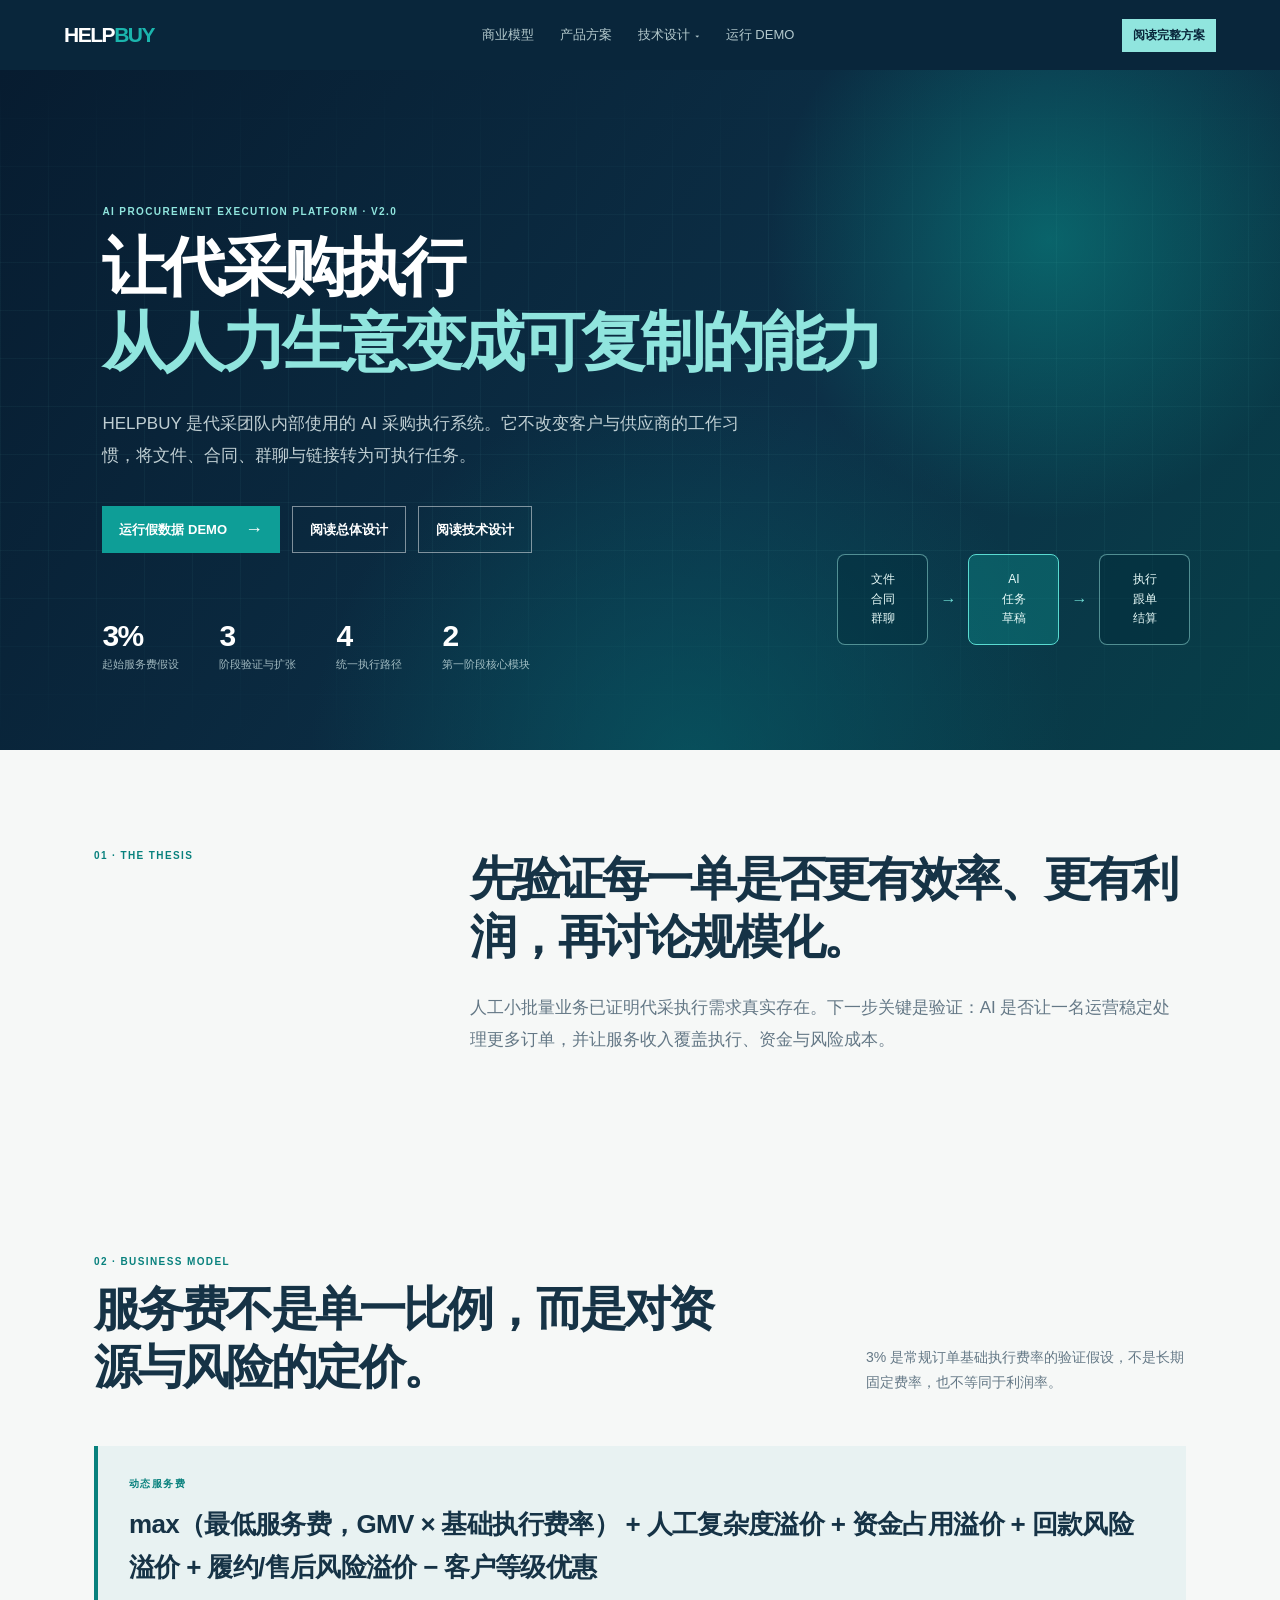
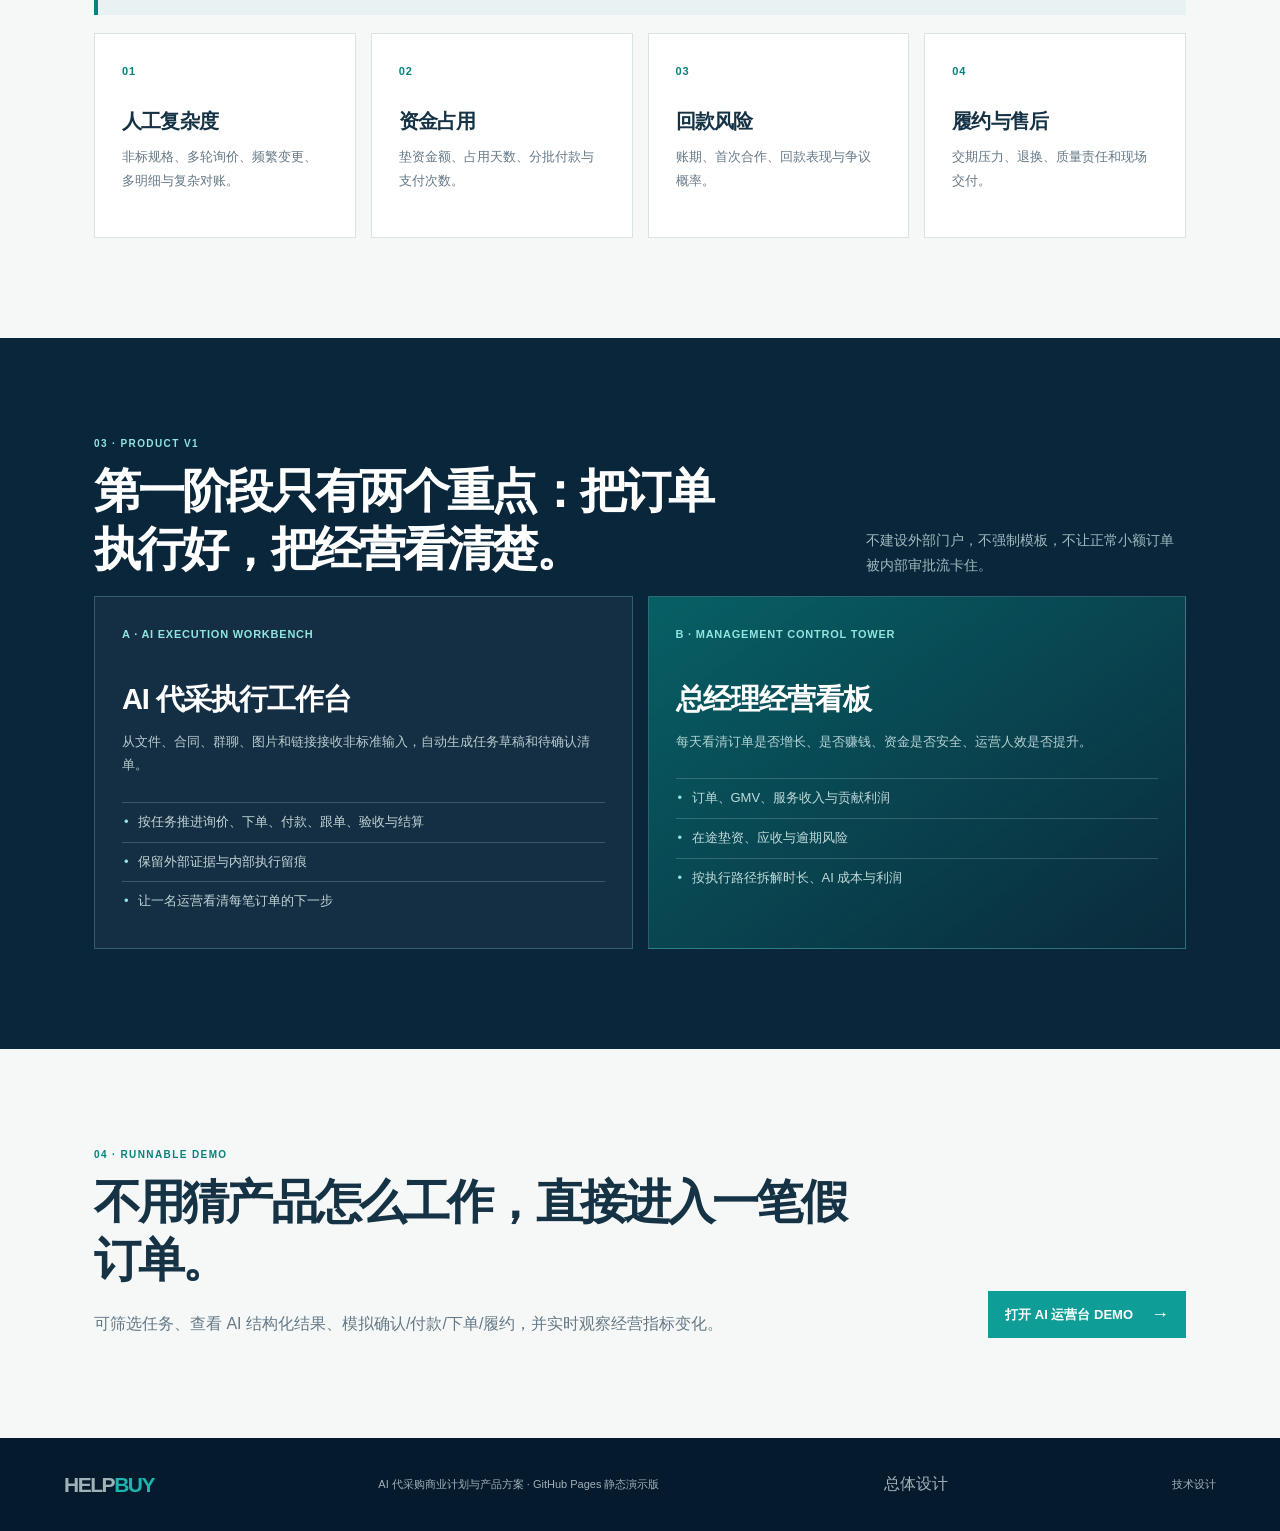
==== docs/index.html @ d2dfcb0e "fix: 技术设计下拉 hover 保留 + 文档次序重排（总体设计置顶，移除 V1 冗余） - 下拉菜单改用 opacity/visibility 过渡 + 0.22s 隐藏延迟 + ::befor" ====
<!doctype html>
<html lang="zh-CN">
  <head>
    <meta charset="utf-8">
    <meta name="viewport" content="width=device-width, initial-scale=1">
    <meta name="description" content="HELPBUY AI 代采购执行平台的公开介绍与可运行演示。">
    <title>HELPBUY｜AI 代采购执行平台</title>
    <link rel="stylesheet" href="assets/site.css">
  </head>
  <body>
    <header class="site-nav">
      <a class="brand" href="./">HELP<span>BUY</span></a>
      <nav><a href="#model">商业模型</a><a href="#product">产品方案</a>
        <div class="has-dropdown">
          <a class="dropdown-toggle" href="design/">技术设计</a>
          <div class="dropdown-menu">
            <a href="document/">总体设计</a>
            <a href="design/?doc=aggregate">采购需求聚合子系统设计</a>
            <a href="design/?doc=execution">下单执行子系统设计</a>
            <a href="design/?doc=ai">AI 方案设计</a>
          </div>
        </div>
        <a href="demo/">运行 DEMO</a></nav>
      <a class="nav-cta" href="document/">阅读完整方案</a>
    </header>

    <main>
      <section class="hero">
        <div class="grid-glow"></div>
        <div class="hero-content">
          <p class="eyebrow light">AI PROCUREMENT EXECUTION PLATFORM · V2.0</p>
          <h1>让代采购执行<br><em>从人力生意变成可复制的能力</em></h1>
          <p class="lead">HELPBUY 是代采团队内部使用的 AI 采购执行系统。它不改变客户与供应商的工作习惯，将文件、合同、群聊与链接转为可执行任务。</p>
          <div class="hero-actions"><a class="button primary" href="demo/">运行假数据 DEMO <span>→</span></a><a class="button ghost" href="document/">阅读总体设计</a><a class="button ghost" href="design/">阅读技术设计</a></div>
          <div class="headline-stats"><div><strong>3%</strong><span>起始服务费假设</span></div><div><strong>3</strong><span>阶段验证与扩张</span></div><div><strong>4</strong><span>统一执行路径</span></div><div><strong>2</strong><span>第一阶段核心模块</span></div></div>
        </div>
        <div class="flow-diagram" aria-hidden="true"><div>文件<br>合同<br>群聊</div><i>→</i><div class="accent">AI<br>任务<br>草稿</div><i>→</i><div>执行<br>跟单<br>结算</div></div>
      </section>

      <section class="section thesis"><p class="eyebrow">01 · THE THESIS</p><div><h2>先验证每一单是否更有效率、更有利润，再讨论规模化。</h2><p>人工小批量业务已证明代采执行需求真实存在。下一步关键是验证：AI 是否让一名运营稳定处理更多订单，并让服务收入覆盖执行、资金与风险成本。</p></div></section>

      <section class="section" id="model">
        <div class="section-head"><div><p class="eyebrow">02 · BUSINESS MODEL</p><h2>服务费不是单一比例，而是对资源与风险的定价。</h2></div><p>3% 是常规订单基础执行费率的验证假设，不是长期固定费率，也不等同于利润率。</p></div>
        <div class="formula"><small>动态服务费</small><strong>max（最低服务费，GMV × 基础执行费率） + 人工复杂度溢价 + 资金占用溢价 + 回款风险溢价 + 履约/售后风险溢价 − 客户等级优惠</strong></div>
        <div class="cards four"><article><span>01</span><h3>人工复杂度</h3><p>非标规格、多轮询价、频繁变更、多明细与复杂对账。</p></article><article><span>02</span><h3>资金占用</h3><p>垫资金额、占用天数、分批付款与支付次数。</p></article><article><span>03</span><h3>回款风险</h3><p>账期、首次合作、回款表现与争议概率。</p></article><article><span>04</span><h3>履约与售后</h3><p>交期压力、退换、质量责任和现场交付。</p></article></div>
      </section>

      <section class="dark-section" id="product"><div class="section"><div class="section-head"><div><p class="eyebrow light">03 · PRODUCT V1</p><h2>第一阶段只有两个重点：把订单执行好，把经营看清楚。</h2></div><p>不建设外部门户，不强制模板，不让正常小额订单被内部审批流卡住。</p></div><div class="cards two module-cards"><article><span>A · AI EXECUTION WORKBENCH</span><h3>AI 代采执行工作台</h3><p>从文件、合同、群聊、图片和链接接收非标准输入，自动生成任务草稿和待确认清单。</p><ul><li>按任务推进询价、下单、付款、跟单、验收与结算</li><li>保留外部证据与内部执行留痕</li><li>让一名运营看清每笔订单的下一步</li></ul></article><article><span>B · MANAGEMENT CONTROL TOWER</span><h3>总经理经营看板</h3><p>每天看清订单是否增长、是否赚钱、资金是否安全、运营人效是否提升。</p><ul><li>订单、GMV、服务收入与贡献利润</li><li>在途垫资、应收与逾期风险</li><li>按执行路径拆解时长、AI 成本与利润</li></ul></article></div></div></section>

      <section class="section demo-promo"><div><p class="eyebrow">04 · RUNNABLE DEMO</p><h2>不用猜产品怎么工作，直接进入一笔假订单。</h2><p>可筛选任务、查看 AI 结构化结果、模拟确认/付款/下单/履约，并实时观察经营指标变化。</p></div><a class="button primary" href="demo/">打开 AI 运营台 DEMO <span>→</span></a></section>
    </main>
    <footer><a class="brand" href="./">HELP<span>BUY</span></a><p>AI 代采购商业计划与产品方案 · GitHub Pages 静态演示版</p><a href="document/">总体设计</a><a href="design/">技术设计</a></footer>
  </body>
</html>
---- docs/assets/site.css ----
:root { --navy:#09263b; --ink:#163346; --teal:#08817d; --aqua:#90e5de; --pale:#e8f2f2; --warm:#f6f8f7; --line:#d8e3e4; --muted:#647886; }
* { box-sizing:border-box; }
html { scroll-behavior:smooth; }
body { margin:0; color:var(--ink); font-family:"PingFang SC","Microsoft YaHei","Noto Sans SC",Arial,sans-serif; background:var(--warm); }
a { color:inherit; text-decoration:none; }
.brand { font-size:21px; font-weight:850; letter-spacing:-.07em; }.brand span { color:#1bb5ad; }
.site-nav { display:flex; align-items:center; justify-content:space-between; gap:28px; min-height:70px; padding:0 clamp(24px,5vw,74px); color:#fff; background:var(--navy); }
.site-nav nav { display:flex; gap:26px; color:rgb(228 247 246 / .78); font-size:13px; }.site-nav nav a:hover { color:#fff; }.nav-cta { padding:8px 11px; color:var(--navy); font-size:12px; font-weight:750; background:var(--aqua); }
.hero { position:relative; min-height:680px; overflow:hidden; padding:136px max(8vw,46px) 66px; color:#fff; background:radial-gradient(circle at 82% 25%,rgb(8 140 135 / .55),transparent 24%),radial-gradient(circle at 54% 102%,rgb(6 95 103 / .65),transparent 39%),linear-gradient(125deg,#071c30,#0c3047 60%,#073f48); }
.grid-glow { position:absolute; inset:0; opacity:.35; background-image:linear-gradient(rgb(122 228 220 /.13) 1px,transparent 1px),linear-gradient(90deg,rgb(122 228 220 /.13) 1px,transparent 1px); background-size:48px 48px; mask-image:linear-gradient(transparent,black 25%,black 73%,transparent); }
.hero-content { position:relative; z-index:1; max-width:790px; }.eyebrow { margin:0 0 13px; color:var(--teal); font-size:10px; font-weight:800; letter-spacing:.14em; text-transform:uppercase; }.eyebrow.light { color:var(--aqua); }
.hero h1 { margin:0; font-size:clamp(39px,5vw,72px); line-height:1.17; letter-spacing:-.065em; }.hero h1 em { color:var(--aqua); font-style:normal; }.lead { max-width:655px; margin:28px 0 0; color:rgb(238 249 249 /.8); font-size:17px; line-height:1.9; }
.hero-actions { display:flex; gap:12px; margin-top:34px; }.button { display:inline-flex; align-items:center; gap:18px; padding:13px 17px; font-size:13px; font-weight:750; transition:transform .2s ease; }.button:hover { transform:translateY(-2px); }.button.primary { color:#fff; background:#0e9e97; }.button.primary span { font-size:18px; }.button.ghost { border:1px solid rgb(255 255 255 /.48); }
.headline-stats { display:flex; flex-wrap:wrap; gap:26px 40px; margin-top:66px; }.headline-stats div { display:grid; gap:4px; }.headline-stats strong { font-size:30px; letter-spacing:-.05em; }.headline-stats span { color:rgb(225 247 246 /.7); font-size:11px; }
.flow-diagram { position:absolute; right:7vw; bottom:105px; z-index:1; display:flex; align-items:center; gap:12px; }.flow-diagram div { display:grid; width:91px; height:91px; place-content:center; color:#e8fbf9; text-align:center; font-size:12px; line-height:1.65; border:1px solid rgb(158 234 228 /.5); border-radius:8px; background:rgb(2 41 56 /.35); }.flow-diagram .accent { border-color:#5adbd1; background:rgb(13 159 151 /.35); }.flow-diagram i { color:#70ded5; font-style:normal; }
.section { max-width:1220px; margin:0 auto; padding:100px max(5vw,32px); }.thesis { display:grid; grid-template-columns:.8fr 2.2fr; gap:9vw; }.section h2 { max-width:780px; margin:0; font-size:clamp(30px,3.7vw,52px); line-height:1.22; letter-spacing:-.06em; }.thesis p:last-child { max-width:715px; margin:26px 0 0; color:var(--muted); font-size:17px; line-height:1.9; }
.section-head { display:flex; align-items:end; justify-content:space-between; gap:9vw; }.section-head > p { max-width:320px; margin:0; color:var(--muted); font-size:14px; line-height:1.8; }
.formula { margin-top:50px; padding:27px 31px; border-left:4px solid var(--teal); background:var(--pale); }.formula small { color:var(--teal); font-size:10px; font-weight:800; letter-spacing:.14em; }.formula strong { display:block; margin-top:12px; font-size:clamp(18px,2.1vw,26px); line-height:1.65; letter-spacing:-.025em; }
.cards { display:grid; gap:15px; margin-top:18px; }.cards.four { grid-template-columns:repeat(4,1fr); }.cards.two { grid-template-columns:repeat(2,1fr); }.cards article { min-height:205px; padding:27px; background:#fff; border:1px solid var(--line); }.cards article > span { color:var(--teal); font-size:11px; font-weight:800; letter-spacing:.07em; }.cards h3 { margin:29px 0 10px; font-size:20px; letter-spacing:-.04em; }.cards p { margin:0; color:var(--muted); font-size:13px; line-height:1.8; }
.dark-section { color:#fff; background:var(--navy); }.dark-section .section-head > p { color:rgb(226 248 246 /.7); }.module-cards article { min-height:340px; border-color:rgb(150 232 225 /.25); background:rgb(255 255 255 /.045); }.module-cards article:nth-child(2) { background:linear-gradient(145deg,rgb(6 123 121 /.68),rgb(10 42 59 /.95)); }.module-cards article > span { color:var(--aqua); }.module-cards h3 { margin-top:38px; font-size:29px; }.module-cards p { color:rgb(231 249 248 /.78); }.module-cards ul { margin:25px 0 0; padding:0; list-style:none; }.module-cards li { padding:9px 0 9px 16px; color:rgb(233 250 249 /.82); font-size:13px; line-height:1.6; border-top:1px solid rgb(255 255 255 /.18); }.module-cards li::before { position:absolute; margin-left:-14px; color:var(--aqua); content:"•"; }
.demo-promo { display:flex; align-items:end; justify-content:space-between; gap:40px; }.demo-promo p:last-child { max-width:630px; margin:20px 0 0; color:var(--muted); font-size:16px; line-height:1.85; }
footer { display:flex; align-items:center; justify-content:space-between; gap:20px; padding:28px max(5vw,32px); color:rgb(224 244 243 /.7); background:#051a2d; }footer p,footer a:last-child { font-size:11px; }

.demo-body { background:#edf2f4; }.demo-nav { display:flex; align-items:center; justify-content:space-between; gap:20px; min-height:67px; padding:0 30px; color:#effdfb; background:#07253a; }.demo-nav .brand { display:inline-flex; align-items:baseline; gap:5px; }.demo-nav small { padding:3px 5px; color:#91e7e0; font-size:9px; letter-spacing:.12em; border:1px solid rgb(145 231 224 /.45); }.demo-mode { display:flex; align-items:center; gap:8px; color:rgb(226 248 246 /.72); font-size:12px; }.demo-mode i { width:7px; height:7px; border-radius:50%; background:#5bdf82; box-shadow:0 0 0 4px rgb(91 223 130 /.12); }.demo-nav button { border:0; padding:8px 11px; color:#effdfb; font:inherit; font-size:12px; cursor:pointer; background:rgb(255 255 255 /.12); }
.demo-heading { display:grid; grid-template-columns:1fr 1.25fr; gap:38px; padding:33px 30px 30px; color:#fff; background:linear-gradient(115deg,#082a41,#09505a); }.demo-heading h1 { max-width:590px; margin:0; font-size:clamp(28px,3vw,43px); line-height:1.2; letter-spacing:-.06em; }.demo-heading > div > p:last-child { max-width:620px; margin:15px 0 0; color:rgb(231 250 248 /.74); font-size:14px; line-height:1.75; }.kpis { display:grid; grid-template-columns:repeat(2,1fr); gap:1px; background:rgb(185 239 233 /.2); }.kpis article { min-height:90px; padding:15px 18px; background:rgb(4 34 52 /.33); }.kpis span,.kpis small { display:block; color:rgb(225 248 246 /.66); font-size:11px; }.kpis strong { display:block; margin:5px 0; font-size:23px; letter-spacing:-.04em; }
.intake-center { max-width:1554px; margin:20px auto 0; padding:24px; background:#fff; box-shadow:0 3px 16px rgb(20 45 66 /.05); }.intake-head { display:flex; align-items:end; justify-content:space-between; gap:30px; }.intake-head h2 { margin:0; font-size:24px; letter-spacing:-.05em; }.intake-head > div > p:last-child { max-width:660px; margin:9px 0 0; color:#667b89; font-size:12px; line-height:1.7; }.intake-status { display:grid; gap:5px; max-width:320px; padding:11px 13px; border-left:3px solid #18a59d; background:#edf7f6; }.intake-status span { color:#0b817e; font-size:10px; font-weight:800; }.intake-status b { color:#4b6675; font-size:11px; line-height:1.55; }.intake-controls { display:flex; align-items:center; justify-content:space-between; gap:18px; margin-top:20px; padding-top:17px; border-top:1px solid var(--line); }.intake-sources { display:flex; flex-wrap:wrap; gap:7px; }.intake-sources button { border:1px solid #dce7e8; padding:8px 10px; color:#56707e; font:inherit; font-size:12px; cursor:pointer; background:#fff; }.intake-sources button.active { color:#fff; border-color:#0b7778; background:#0b7778; }.scan-action,.admit-action { border:0; cursor:pointer; font:inherit; font-size:12px; font-weight:800; }.scan-action { padding:10px 13px; color:#083b43; background:#8ee3dc; }.scan-action:disabled { cursor:wait; color:#fff; background:#578589; }.scan-action span,.admit-action span { float:right; margin-left:20px; font-size:16px; }.intake-empty { margin:16px 0 0; padding:12px 13px; color:#718491; font-size:12px; background:#f6f9f9; }.candidate-card { display:grid; grid-template-columns:minmax(220px,.8fr) minmax(360px,1.45fr) auto; gap:20px; align-items:center; margin-top:16px; padding:18px; border:1px solid #b9e2dd; background:linear-gradient(105deg,#effaf8,#fff); }.candidate-title p,.candidate-summary > span { margin:0; color:#0a8581; font-size:10px; font-weight:800; letter-spacing:.07em; }.candidate-title h3 { margin:7px 0 6px; font-size:20px; letter-spacing:-.04em; }.candidate-title > span { color:#6a7d88; font-size:11px; }.candidate-summary p { margin:6px 0 10px; color:#456170; font-size:12px; line-height:1.65; }.candidate-summary dl { display:flex; flex-wrap:wrap; gap:6px 22px; margin:0; }.candidate-summary dl > div { display:flex; gap:6px; }.candidate-summary dt { color:#80929c; font-size:10px; }.candidate-summary dd { margin:0; color:#274454; font-size:10px; font-weight:800; }.admit-action { align-self:stretch; min-width:166px; padding:12px 14px; color:#fff; text-align:left; background:#0b7778; }
.automation-strip { display:flex; align-items:center; justify-content:space-between; gap:18px; margin-top:18px; padding:12px 14px; border:1px solid #d7ece9; background:#f4fbfa; }.automation-strip > div { display:grid; grid-template-columns:auto auto; gap:4px 10px; align-items:baseline; }.automation-strip span { color:#55717d; font-size:11px; }.automation-strip b { color:#0b817e; font-size:12px; }.automation-strip small { grid-column:1 / -1; color:#71848d; font-size:10px; }.automation-strip button { border:0; padding:8px 10px; color:#0b7778; font:inherit; font-size:11px; font-weight:800; cursor:pointer; background:#dff3f0; }.structured input,.structured textarea { width:100%; padding:6px 7px; color:#1d3a4c; font:inherit; font-size:11px; border:1px solid #b8d8d8; background:#fbfefe; }.structured textarea { min-height:47px; margin-top:5px; resize:vertical; }.browser-lane { margin-top:16px; padding:12px; border:1px solid rgb(142 227 220 /.34); background:rgb(3 56 66 /.24); }.browser-lane > span { color:#a0eee8; font-size:10px; font-weight:800; letter-spacing:.06em; }.browser-lane p { margin:7px 0 10px; color:rgb(226 248 246 /.76); font-size:11px; line-height:1.6; }.browser-lane button { width:100%; border:1px solid rgb(142 227 220 /.45); padding:9px 10px; color:#eafffb; font:inherit; font-size:11px; font-weight:800; cursor:pointer; background:rgb(142 227 220 /.12); }.browser-lane button:disabled { cursor:not-allowed; opacity:.55; }
.connector-grid { display:grid; grid-template-columns:repeat(4,1fr); gap:10px; margin-top:18px; }.connector-grid article { min-height:88px; padding:14px; border:1px solid #dbe9e9; background:#f9fcfc; }.connector-grid span,.connector-grid small { display:block; }.connector-grid span { color:#6e818b; font-size:10px; }.connector-grid b { display:block; margin:7px 0; color:#0b817e; font-size:14px; }.connector-grid small { color:#69808d; font-size:10px; line-height:1.5; }.browser-lane-head { display:flex; align-items:start; justify-content:space-between; gap:12px; }.browser-lane-head b { padding:4px 6px; color:#113e4c; font-size:9px; background:#8ee3dc; }.browser-steps { display:flex; gap:0; margin:15px 0 12px; overflow-x:auto; border:1px solid rgb(154 228 221 /.22); }.browser-steps div { flex:1; min-width:88px; padding:8px 5px; color:rgb(218 243 241 /.5); text-align:center; font-size:9px; background:rgb(7 54 65 /.28); }.browser-steps i { display:grid; width:17px; height:17px; margin:0 auto 4px; place-content:center; font-style:normal; border:1px solid rgb(190 238 233 /.4); border-radius:50%; }.browser-steps .active { color:#eafffb; background:rgb(17 141 137 /.4); }.browser-steps .active i,.browser-steps .done i { color:#073c42; border-color:#8ee3dc; background:#8ee3dc; }.browser-steps .done { color:#a8eae4; background:rgb(9 110 109 /.3); }.browser-window { overflow:hidden; border:1px solid rgb(163 224 219 /.3); background:#f8fbfb; }.browser-window-bar { display:flex; align-items:center; gap:5px; padding:8px 10px; color:#64808b; font-size:9px; background:#e9f1f1; }.browser-window-bar i { width:6px; height:6px; border-radius:50%; background:#9ab2b6; }.browser-window-bar b { margin-left:5px; color:#3f606d; }.browser-window-bar span { margin-left:auto; color:#0a817e; }.browser-order-preview { display:grid; grid-template-columns:.9fr 1.1fr; gap:14px; padding:14px; color:#203d4e; }.browser-order-preview small { color:#0a8581; font-size:9px; font-weight:800; }.browser-order-preview strong { display:block; margin-top:5px; font-size:14px; }.browser-order-preview p { margin:5px 0 0; color:#627b87; font-size:10px; }.browser-order-preview dl { display:grid; grid-template-columns:1fr 1fr; gap:8px; margin:0; }.browser-order-preview dl > div { padding-left:7px; border-left:2px solid #d6e9e7; }.browser-order-preview dt { color:#788d97; font-size:9px; }.browser-order-preview dd { margin:3px 0 0; color:#284555; font-size:10px; font-weight:800; }.payment-review,.payment-receipt { display:grid; gap:5px; margin-top:10px; padding:10px; font-size:10px; }.payment-review { color:#5e4817; border:1px solid #e9d69c; background:#fff9e9; }.payment-review span,.payment-receipt span { display:block; font-weight:800; }.payment-review b { color:#423712; }.payment-review p { margin:0; color:#806f3d; font-size:10px; line-height:1.55; }.payment-receipt { color:#17604b; border:1px solid #bce5d3; background:#effaf4; }.payment-receipt b { color:#235c4e; }.payment-receipt small { color:#5f8378; }.browser-lane .browser-action { margin-top:10px; color:#073c42; background:#8ee3dc; }
.demo-grid { display:grid; grid-template-columns:282px minmax(500px,1fr) 280px; gap:15px; max-width:1600px; margin:0 auto; padding:20px 23px 38px; }.queue,.workbench,.tower { min-width:0; background:#fff; box-shadow:0 3px 16px rgb(20 45 66 /.05); }.queue { padding:19px 14px; }.queue-head { display:flex; align-items:start; justify-content:space-between; padding:0 7px 15px; border-bottom:1px solid var(--line); }.queue h2,.tower h2 { margin:0; font-size:19px; letter-spacing:-.04em; }.queue-head > span { padding:5px 7px; color:#0b7675; font-size:10px; background:#dff2ef; }
.filters { display:flex; flex-wrap:wrap; gap:5px; padding:14px 7px; }.filters button { border:0; padding:6px 7px; color:#637787; font-size:10px; cursor:pointer; background:#edf2f4; }.filters button.active { color:#fff; background:#0b7778; }.orders { display:grid; gap:7px; }.order { width:100%; padding:13px; color:inherit; text-align:left; border:1px solid #e4ecee; cursor:pointer; background:#fff; }.order:hover,.order.selected { border-color:#26a59e; box-shadow:0 4px 12px rgb(0 96 98 /.1); }.order > div,.order footer { display:flex; align-items:center; justify-content:space-between; }.order time { color:#80909d; font-size:10px; }.order strong { display:block; margin-top:10px; font-size:14px; }.order p { margin:5px 0 12px; color:#6b7b88; font-size:11px; }.order footer { padding:0; color:#243b4d; background:none; }.order footer b { font-size:12px; }.route { display:inline-block; padding:3px 5px; color:#0d6870; font-size:10px; font-weight:700; background:#d9f2f1; }.risk { padding:3px 5px; font-size:10px; }.risk.低 { color:#26734d; background:#e1f4e8; }.risk.中 { color:#956710; background:#fff1d0; }.risk.需关注 { color:#a33e35; background:#ffe3df; }
.workbench { padding:27px; }.workbench-head { display:flex; align-items:start; justify-content:space-between; gap:15px; }.workbench-head h2 { margin:0; font-size:30px; letter-spacing:-.055em; }.workbench-head p:last-child { margin:8px 0 0; color:#718391; font-size:12px; }.status { padding:8px 10px; color:#fff; font-size:11px; font-weight:700; white-space:nowrap; background:#82939f; }.status-0 { background:#a97421; }.status-1 { background:#5e4da0; }.status-2 { background:#147b7b; }.status-3 { background:#2770a1; }.status-4 { background:#367b53; }.status-5 { background:#3f6b58; }
.timeline { display:flex; margin:28px 0 18px; overflow-x:auto; border:1px solid #dce6e9; }.timeline div { flex:1; min-width:88px; padding:12px 8px 10px; color:#94a3ae; text-align:center; font-size:10px; background:#f6f8f8; }.timeline i { display:grid; width:20px; height:20px; margin:0 auto 5px; place-content:center; font-style:normal; border:1px solid #c9d4d8; border-radius:50%; }.timeline .done { color:#087675; background:#e2f4f1; }.timeline .done i { color:#fff; border-color:#0d908b; background:#0d908b; }.demo-notice { margin:0 0 15px; padding:10px 12px; color:#476374; font-size:12px; line-height:1.55; border-left:3px solid #13a49d; background:#ecf7f5; }
.task-grid { display:grid; grid-template-columns:1fr 1.18fr; gap:14px; }.task { padding:20px; border:1px solid #e0e8ea; }.task.source { background:#fbfcfc; }.task.action { grid-column:1 / -1; color:#e9fbfa; border:0; background:linear-gradient(120deg,#092b40,#086e70); }.task-title { display:flex; align-items:center; gap:9px; }.task-title > span { color:#0a8885; font-family:Georgia,serif; font-size:19px; }.task-title h3 { margin:0; font-size:15px; }.task-title button { margin-left:auto; border:0; padding:7px 9px; color:#0b7273; font-size:11px; cursor:pointer; background:#ddf2ef; }.task-title em { margin-left:auto; color:#a36d10; font-size:10px; font-style:normal; }.quote { margin:19px 0; color:#475e6e; font-size:13px; line-height:1.8; }.source-meta { display:grid; grid-template-columns:auto 1fr; gap:9px 15px; margin:0; padding-top:14px; font-size:11px; border-top:1px solid #e0e8ea; }.source-meta dt { color:#8595a0; }.source-meta dd { margin:0; font-weight:650; }.structured dl { display:grid; grid-template-columns:1fr 1fr; gap:12px; margin:17px 0; }.structured dl > div { padding-bottom:8px; border-bottom:1px solid #e6edef; }.structured dt { margin-bottom:4px; color:#8898a3; font-size:10px; }.structured dd { margin:0; font-size:12px; font-weight:650; line-height:1.45; }.question { margin:0; padding:10px; color:#86551d; font-size:11px; line-height:1.65; background:#fff6e2; }.action .task-title > span { color:var(--aqua); }.action > p { max-width:590px; margin:17px 0; color:rgb(225 247 246 /.75); font-size:13px; line-height:1.65; }.action-meta { display:grid; grid-template-columns:auto 1fr auto 1fr; gap:5px 10px; max-width:420px; color:rgb(221 246 244 /.65); font-size:11px; }.action-meta b { color:#fff; }.next { width:100%; margin-top:18px; padding:13px; color:#073c42; font-size:13px; font-weight:800; border:0; cursor:pointer; background:#8ee3dc; }.next span { float:right; font-size:17px; }.action small { display:block; margin-top:10px; color:rgb(223 248 246 /.55); font-size:10px; }
.tower { padding:22px; }.advance { margin-top:20px; padding:18px; color:#eefdfb; background:#0d5662; }.advance span,.advance p { color:rgb(222 250 247 /.7); font-size:11px; }.advance strong { display:block; margin:5px 0; color:#9cece5; font-size:28px; letter-spacing:-.05em; }.advance p { margin:0; line-height:1.65; }.routes { padding:21px 0; border-bottom:1px solid var(--line); }.routes h3 { margin:0 0 16px; font-size:14px; }.routes div { display:grid; grid-template-columns:59px 1fr 14px; gap:8px; align-items:center; margin-top:10px; font-size:10px; }.routes i { height:6px; overflow:hidden; background:#e4edef; }.routes b { display:block; height:100%; background:#19a39b; }.routes em { color:#728490; font-style:normal; }.daily { margin-top:18px; padding:14px; background:#f0f7f6; }.daily p { margin:0 0 7px; color:#0a7d7d; font-size:10px; font-weight:800; }.daily strong { font-size:12px; }.daily ul { margin:10px 0 0; padding-left:16px; color:#607887; font-size:11px; line-height:1.7; }.unit { display:grid; grid-template-columns:1fr auto; gap:9px; margin:18px 0 0; color:#80919b; font-size:11px; }.unit dd { margin:0; color:#223d4f; font-weight:700; }
.reader-body { background:#edf3f3; }.reader-nav { display:flex; align-items:center; justify-content:space-between; padding:21px max(5vw,30px); color:#fff; background:var(--navy); }.reader-nav nav { display:flex; align-items:center; gap:20px; font-size:13px; }.reader-nav .download { padding:9px 12px; color:var(--navy); font-weight:750; background:var(--aqua); }.reader { width:min(100% - 48px,1050px); margin:42px auto 72px; padding:clamp(26px,5vw,62px); background:#fff; box-shadow:0 18px 55px rgb(18 45 67 /.1); }.reader-full { width:min(100% - 48px,1220px); }.reader h1 { margin:0; font-size:clamp(31px,4vw,55px); line-height:1.2; letter-spacing:-.06em; }.reader-lead { max-width:800px; margin:25px 0 18px; color:var(--muted); font-size:17px; line-height:1.9; }.reader-source { margin:0 0 28px; padding:12px 14px; color:#0b7473; font-size:12px; line-height:1.7; background:#e6f3f1; }.reader-markdown { display:block; margin:0; padding:clamp(18px,3vw,34px); overflow:auto; color:#243f50; font-family:"PingFang SC","Microsoft YaHei","Noto Sans SC",Arial,sans-serif; font-size:14px; line-height:1.85; white-space:pre-wrap; overflow-wrap:anywhere; border:1px solid var(--line); background:#fbfcfc; }.reader section { padding:31px 0; border-top:1px solid var(--line); }.reader h2 { margin:0 0 14px; font-size:25px; letter-spacing:-.04em; }.reader h3 { margin:22px 0 8px; font-size:17px; }.reader section p,.reader li { color:#425c6d; font-size:14px; line-height:1.9; }.reader ol { padding-left:22px; }.reader-callout { padding:18px; color:#0c6767 !important; font-weight:700; background:#e6f3f1; }.reader-routes { display:grid; grid-template-columns:1fr 1fr; gap:10px; }.reader-routes div { padding:15px; background:#f3f7f7; }.reader-routes b,.reader-routes span { display:block; }.reader-routes b { margin-bottom:7px; }.reader-routes span { color:var(--muted); font-size:13px; line-height:1.7; }
@media (max-width:950px) { .flow-diagram { display:none; }.hero { min-height:auto; }.section-head,.demo-promo { display:block; }.section-head > p { max-width:600px; margin-top:20px; }.cards.four { grid-template-columns:1fr 1fr; }.demo-heading { grid-template-columns:1fr; }.intake-head { align-items:start; flex-direction:column; gap:16px; }.intake-status { max-width:none; width:100%; }.automation-strip { align-items:start; flex-direction:column; }.connector-grid { grid-template-columns:1fr 1fr; }.candidate-card { grid-template-columns:1fr; }.admit-action { min-height:42px; }.demo-grid { grid-template-columns:260px minmax(0,1fr); }.tower { grid-column:1 / -1; }.tower > .eyebrow,.tower > h2 { display:inline-block; margin-right:16px; }.advance,.routes,.daily { display:inline-block; width:calc(33.333% - 8px); min-height:180px; margin:18px 4px 0; vertical-align:top; }.routes { padding:18px 8px; } }
@media (max-width:600px) { .site-nav nav { display:none; }.site-nav { padding-inline:20px; }.hero { padding:110px 24px 55px; }.hero h1 { font-size:40px; }.hero-actions { flex-direction:column; align-items:flex-start; }.section { padding:64px 24px; }.thesis { grid-template-columns:1fr; gap:22px; }.cards.four,.cards.two { grid-template-columns:1fr; }.demo-nav { align-items:start; flex-wrap:wrap; padding:17px 20px; }.demo-mode { order:3; width:100%; font-size:10px; }.demo-heading { padding:28px 20px; }.demo-heading h1 { font-size:30px; }.intake-center { margin-top:14px; padding:18px; }.intake-head h2 { font-size:21px; }.intake-controls { align-items:stretch; flex-direction:column; }.intake-sources { display:grid; grid-template-columns:1fr 1fr; }.intake-sources button { text-align:left; }.automation-strip { padding:12px; }.connector-grid,.browser-order-preview { grid-template-columns:1fr; }.candidate-card { padding:15px; }.demo-grid { grid-template-columns:1fr; padding:14px; }.tower { grid-column:auto; }.workbench { padding:20px; }.workbench-head h2 { font-size:24px; }.task-grid { grid-template-columns:1fr; }.task.action { grid-column:auto; }.structured dl { grid-template-columns:1fr; }.advance,.routes,.daily { display:block; width:auto; min-height:0; margin:16px 0 0; }.tower > .eyebrow,.tower > h2 { display:block; }.reader { width:min(100% - 32px,1050px); margin-top:24px; }.reader-nav { padding:18px 20px; }.reader-routes { grid-template-columns:1fr; } footer { align-items:start; flex-direction:column; } }

/* 技术设计下拉子菜单 */
.has-dropdown { position:relative; }
.dropdown-toggle { cursor:pointer; }
.dropdown-toggle::after { content:"\25BE"; margin-left:5px; font-size:9px; vertical-align:middle; }
.dropdown-menu { position:absolute; top:100%; left:0; z-index:30; min-width:252px; display:flex; flex-direction:column; padding:8px; background:#07253a; border:1px solid rgb(150 232 225 /.28); box-shadow:0 16px 38px rgb(0 0 0 /.34); opacity:0; visibility:hidden; transform:translateY(8px); transition:opacity .16s ease, transform .16s ease, visibility 0s linear .22s; pointer-events:none; }
.has-dropdown:hover .dropdown-menu, .has-dropdown:focus-within .dropdown-menu { opacity:1; visibility:visible; transform:translateY(0); pointer-events:auto; transition:opacity .16s ease, transform .16s ease, visibility 0s; }
.dropdown-menu a { padding:11px 13px; color:rgb(228 247 246 /.86); font-size:13px; white-space:nowrap; border-radius:4px; }
.dropdown-menu a:hover, .dropdown-menu a.current { color:#fff; background:rgb(255 255 255 /.09); }
.demo-links { display:flex; align-items:center; gap:18px; font-size:13px; }
.demo-links a { color:rgb(228 247 246 /.82); }
.demo-links a:hover { color:#fff; }
/* 桥接：填补 toggle 与菜单之间的空隙，hover 移入菜单时不中断 */
.dropdown-menu::before { content:""; position:absolute; top:-16px; left:0; right:0; height:16px; }
.demo-nav .has-dropdown .dropdown-menu { top:100%; }
/* 面包屑 / 返回 */
.reader-breadcrumb { width:min(100% - 48px,1220px); margin:24px auto 0; font-size:12px; color:var(--muted); }
.reader-breadcrumb a { color:var(--teal); }
.reader-breadcrumb a:hover { text-decoration:underline; }
.reader-breadcrumb span { margin:0 9px; color:rgb(140 160 170 /.7); }
.reader-breadcrumb b { color:var(--ink); font-weight:700; }
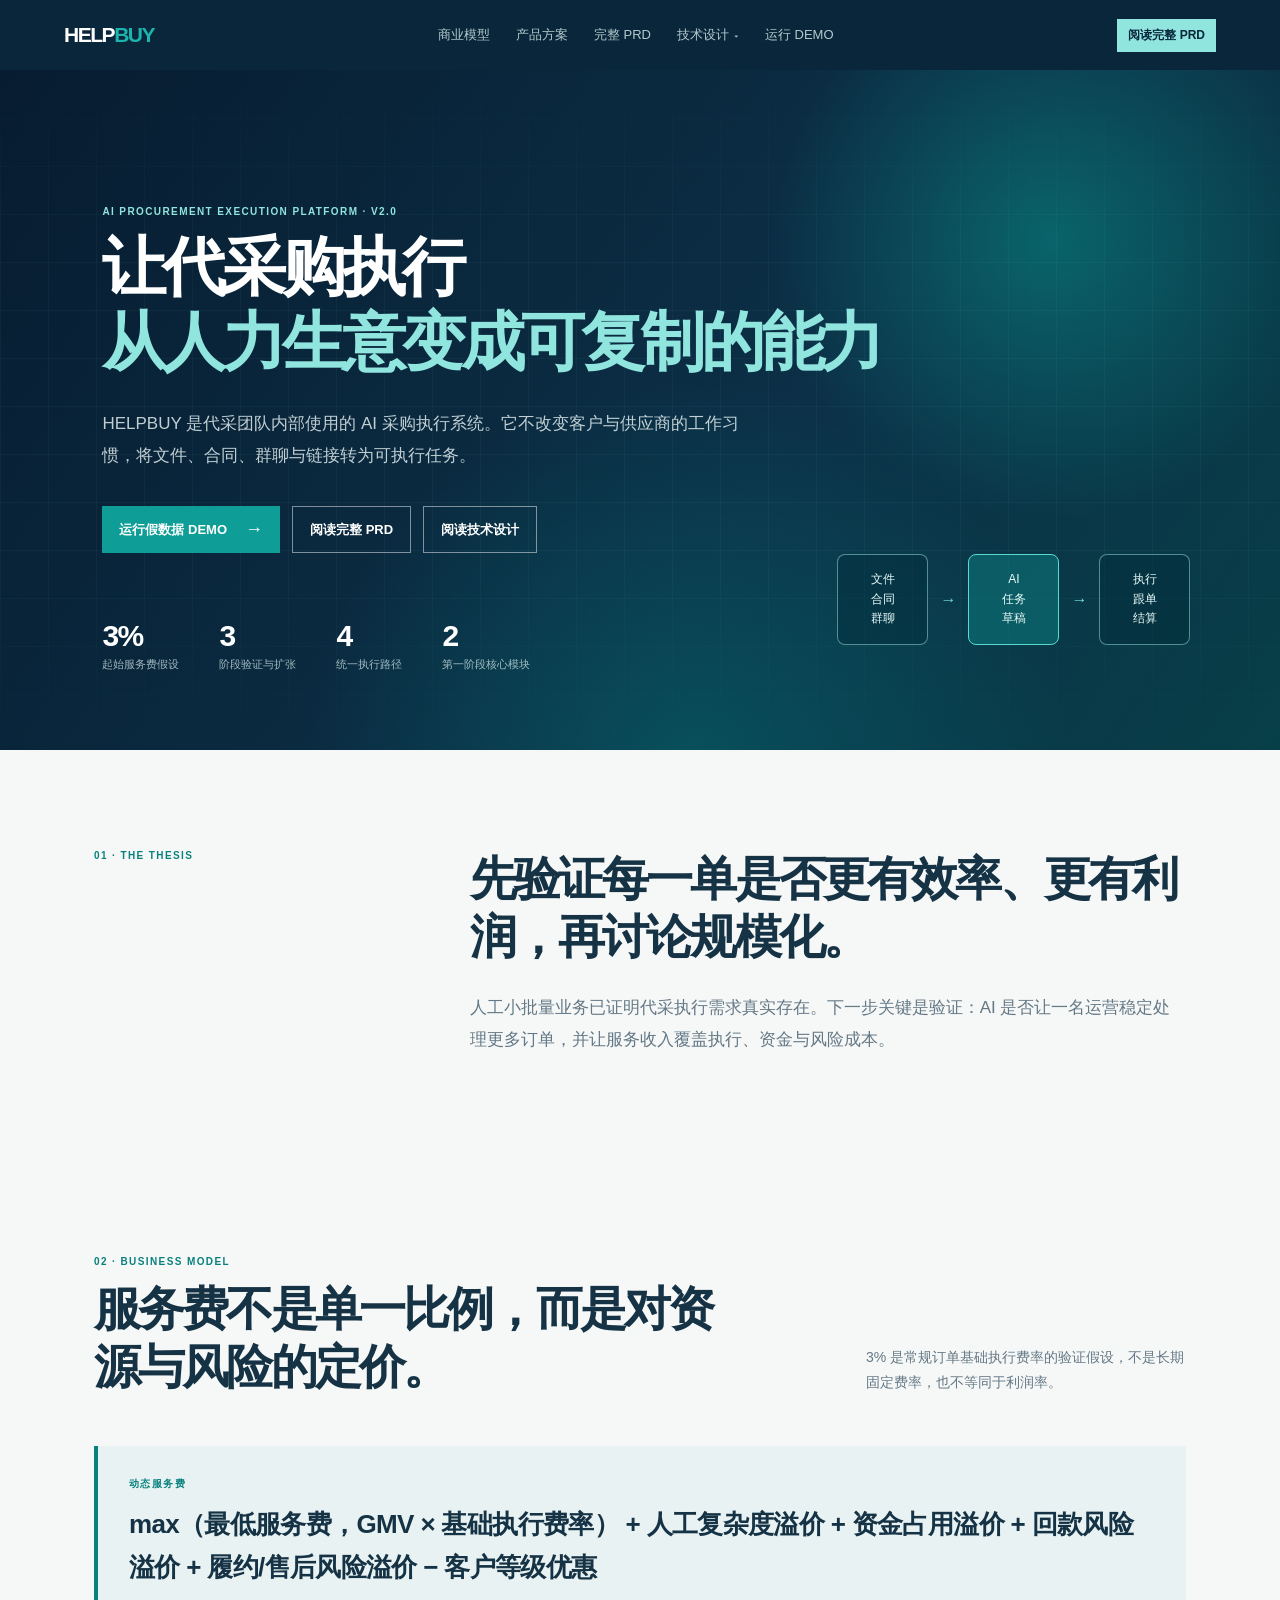
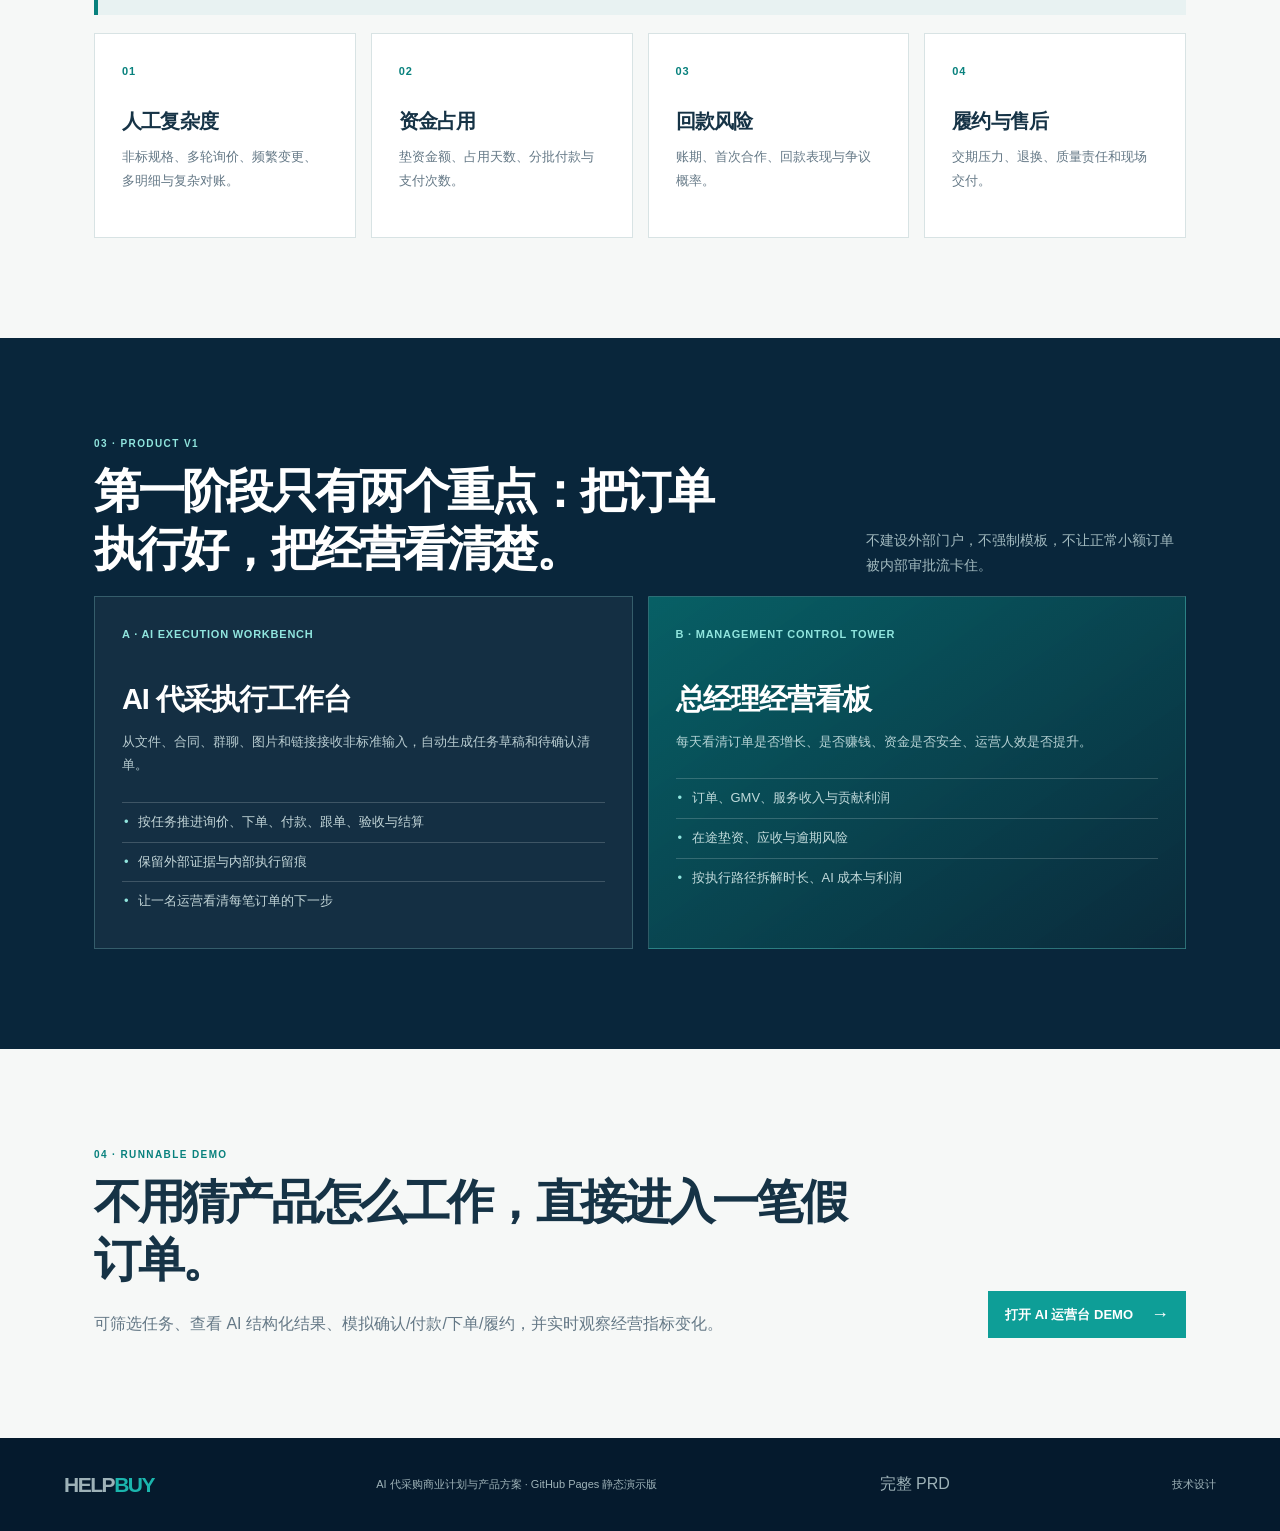
==== commit 7627481d: "fix: 总体设计=恢复的 V1 文档(改名)，PRD 独立为『完整 PRD』，下拉顺序调整 - 从删除前的提交恢复『产品与技术设计 V1』文档，重命名为『总体设计』(HELPBUY_总体设计.md)" ====
--- a/docs/index.html
+++ b/docs/index.html
@@ -10,18 +10,18 @@
   <body>
     <header class="site-nav">
       <a class="brand" href="./">HELP<span>BUY</span></a>
-      <nav><a href="#model">商业模型</a><a href="#product">产品方案</a>
+      <nav><a href="#model">商业模型</a><a href="#product">产品方案</a><a href="document/">完整 PRD</a>
         <div class="has-dropdown">
           <a class="dropdown-toggle" href="design/">技术设计</a>
           <div class="dropdown-menu">
-            <a href="document/">总体设计</a>
+            <a href="design/?doc=overview">总体设计</a>
             <a href="design/?doc=aggregate">采购需求聚合子系统设计</a>
             <a href="design/?doc=execution">下单执行子系统设计</a>
             <a href="design/?doc=ai">AI 方案设计</a>
           </div>
         </div>
         <a href="demo/">运行 DEMO</a></nav>
-      <a class="nav-cta" href="document/">阅读完整方案</a>
+      <a class="nav-cta" href="document/">阅读完整 PRD</a>
     </header>
 
     <main>
@@ -31,7 +31,7 @@
           <p class="eyebrow light">AI PROCUREMENT EXECUTION PLATFORM · V2.0</p>
           <h1>让代采购执行<br><em>从人力生意变成可复制的能力</em></h1>
           <p class="lead">HELPBUY 是代采团队内部使用的 AI 采购执行系统。它不改变客户与供应商的工作习惯，将文件、合同、群聊与链接转为可执行任务。</p>
-          <div class="hero-actions"><a class="button primary" href="demo/">运行假数据 DEMO <span>→</span></a><a class="button ghost" href="document/">阅读总体设计</a><a class="button ghost" href="design/">阅读技术设计</a></div>
+          <div class="hero-actions"><a class="button primary" href="demo/">运行假数据 DEMO <span>→</span></a><a class="button ghost" href="document/">阅读完整 PRD</a><a class="button ghost" href="design/">阅读技术设计</a></div>
           <div class="headline-stats"><div><strong>3%</strong><span>起始服务费假设</span></div><div><strong>3</strong><span>阶段验证与扩张</span></div><div><strong>4</strong><span>统一执行路径</span></div><div><strong>2</strong><span>第一阶段核心模块</span></div></div>
         </div>
         <div class="flow-diagram" aria-hidden="true"><div>文件<br>合同<br>群聊</div><i>→</i><div class="accent">AI<br>任务<br>草稿</div><i>→</i><div>执行<br>跟单<br>结算</div></div>
@@ -49,6 +49,6 @@
 
       <section class="section demo-promo"><div><p class="eyebrow">04 · RUNNABLE DEMO</p><h2>不用猜产品怎么工作，直接进入一笔假订单。</h2><p>可筛选任务、查看 AI 结构化结果、模拟确认/付款/下单/履约，并实时观察经营指标变化。</p></div><a class="button primary" href="demo/">打开 AI 运营台 DEMO <span>→</span></a></section>
     </main>
-    <footer><a class="brand" href="./">HELP<span>BUY</span></a><p>AI 代采购商业计划与产品方案 · GitHub Pages 静态演示版</p><a href="document/">总体设计</a><a href="design/">技术设计</a></footer>
+    <footer><a class="brand" href="./">HELP<span>BUY</span></a><p>AI 代采购商业计划与产品方案 · GitHub Pages 静态演示版</p><a href="document/">完整 PRD</a><a href="design/">技术设计</a></footer>
   </body>
 </html>
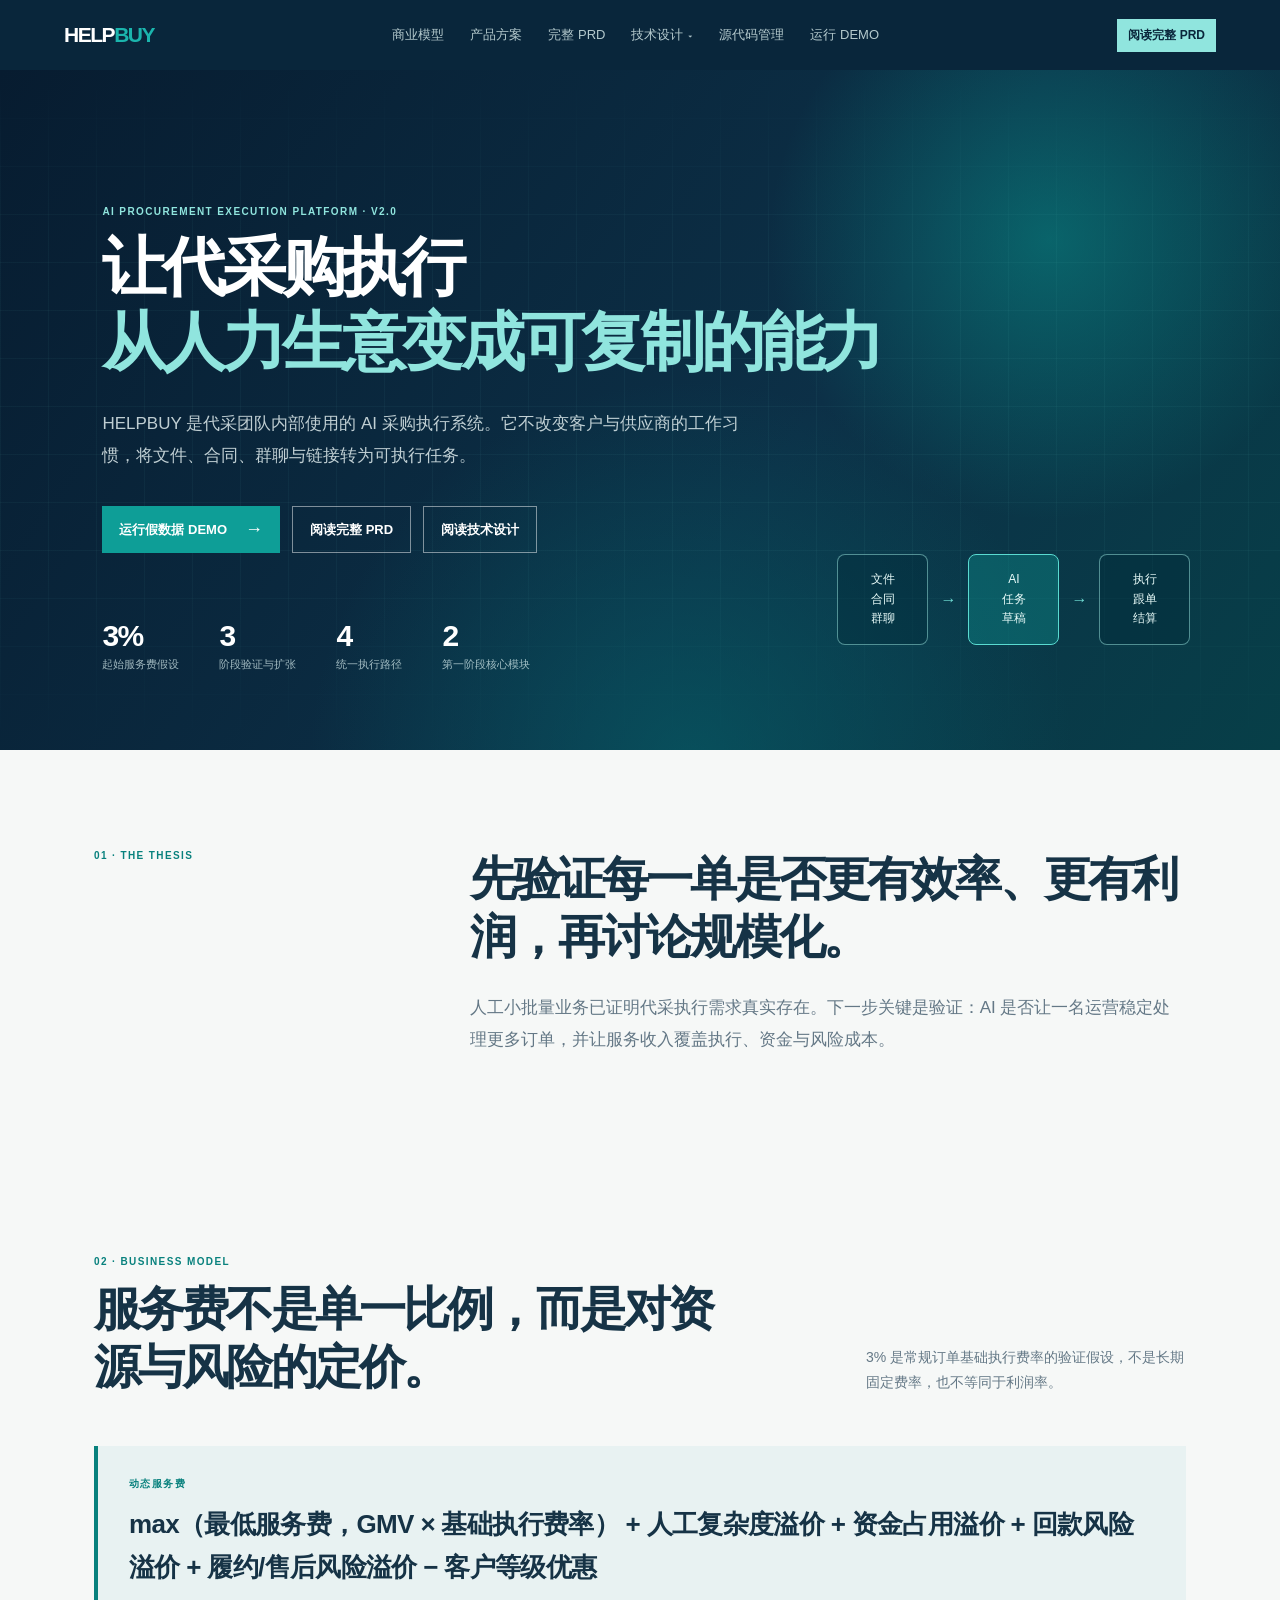
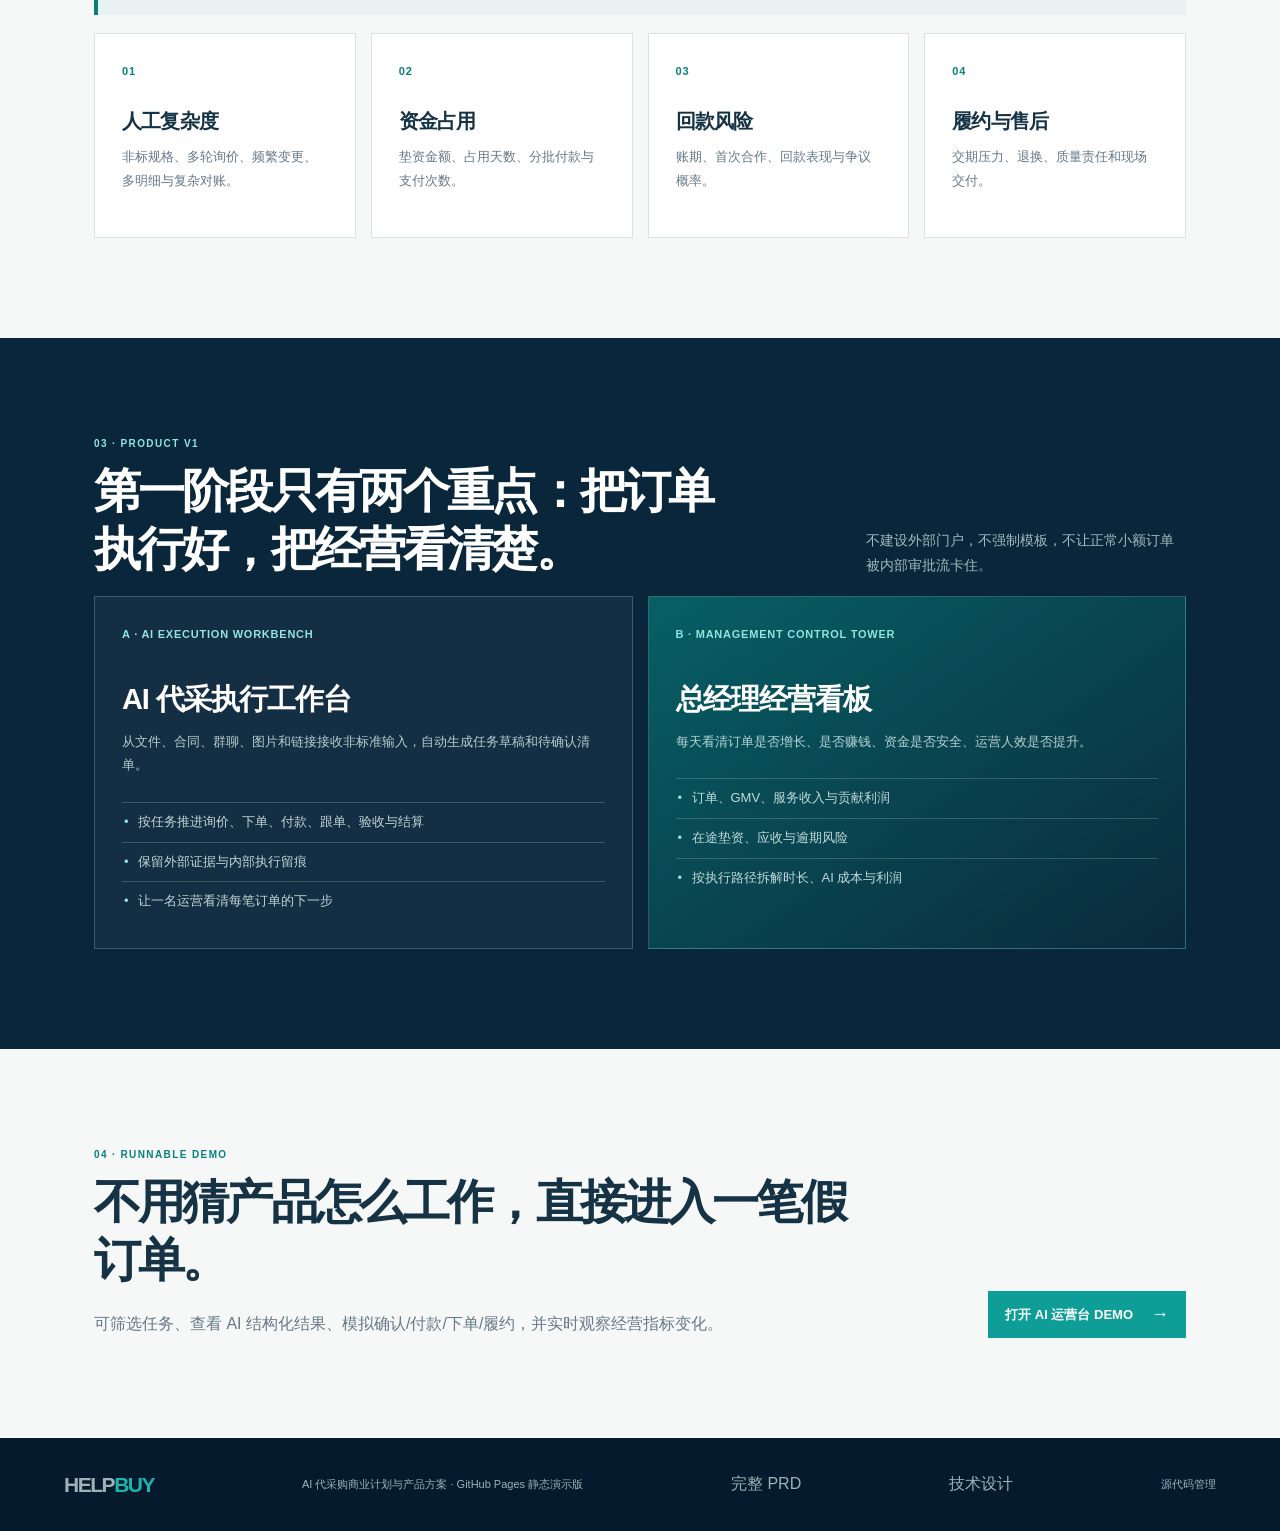
==== commit 72e760e4: "feat(site): 新增「源代码管理」菜单，展示源代码↔设计文档映射（同源 md-render 表格/图表格式）" ====
--- a/docs/index.html
+++ b/docs/index.html
@@ -20,7 +20,7 @@
             <a href="design/?doc=ai">AI 方案设计</a>
           </div>
         </div>
-        <a href="demo/">运行 DEMO</a></nav>
+        <a href="sourcecode/">源代码管理</a><a href="demo/">运行 DEMO</a></nav>
       <a class="nav-cta" href="document/">阅读完整 PRD</a>
     </header>
 
@@ -49,6 +49,6 @@
 
       <section class="section demo-promo"><div><p class="eyebrow">04 · RUNNABLE DEMO</p><h2>不用猜产品怎么工作，直接进入一笔假订单。</h2><p>可筛选任务、查看 AI 结构化结果、模拟确认/付款/下单/履约，并实时观察经营指标变化。</p></div><a class="button primary" href="demo/">打开 AI 运营台 DEMO <span>→</span></a></section>
     </main>
-    <footer><a class="brand" href="./">HELP<span>BUY</span></a><p>AI 代采购商业计划与产品方案 · GitHub Pages 静态演示版</p><a href="document/">完整 PRD</a><a href="design/">技术设计</a></footer>
+    <footer><a class="brand" href="./">HELP<span>BUY</span></a><p>AI 代采购商业计划与产品方案 · GitHub Pages 静态演示版</p><a href="document/">完整 PRD</a><a href="design/">技术设计</a><a href="sourcecode/">源代码管理</a></footer>
   </body>
 </html>
--- a/docs/assets/site.css
+++ b/docs/assets/site.css
@@ -56,3 +56,76 @@
 .reader-breadcrumb a:hover { text-decoration:underline; }
 .reader-breadcrumb span { margin:0 9px; color:rgb(140 160 170 /.7); }
 .reader-breadcrumb b { color:var(--ink); font-weight:700; }
+
+/* ============ Markdown 文档渲染排版 ============ */
+.md-body { padding:clamp(18px,3vw,34px); color:#243f50; font-size:14.5px; line-height:1.9; border:1px solid var(--line); background:#fff; }
+.md-body.is-loading { color:var(--muted); }
+.md-error { padding:16px; color:#8a4b2f; background:#fdf3ec; border:1px solid #f0d8c6; }
+
+/* 标题层级：靠字号 + 左侧色条区分，避免整篇一个色调 */
+.md-body .md-h { position:relative; scroll-margin-top:84px; color:var(--navy); letter-spacing:-.02em; }
+.md-body .md-h1 { margin:0 0 18px; padding-bottom:14px; font-size:27px; border-bottom:2px solid var(--navy); }
+.md-body .md-h2 { margin:44px 0 16px; padding:0 0 10px 13px; font-size:21px; border-bottom:1px solid var(--line); border-left:4px solid var(--teal); }
+.md-body .md-h3 { margin:30px 0 12px; padding-left:11px; font-size:16.5px; border-left:3px solid var(--aqua); }
+.md-body .md-h4 { margin:22px 0 10px; font-size:15px; color:var(--teal); }
+.md-body .md-h5,.md-body .md-h6 { margin:18px 0 8px; font-size:14px; color:var(--muted); }
+.md-anchor { position:absolute; left:-18px; color:rgb(8 129 125 /.32); font-weight:400; opacity:0; transition:opacity .15s ease; }
+.md-h:hover .md-anchor { opacity:1; }
+
+.md-body p { margin:12px 0; }
+.md-body ul,.md-body ol { margin:12px 0; padding-left:24px; }
+.md-body li { margin:5px 0; }
+.md-body li > ul,.md-body li > ol { margin:5px 0; }
+.md-body strong { color:var(--navy); font-weight:700; }
+.md-body a { color:var(--teal); text-decoration:underline; text-underline-offset:2px; }
+.md-body hr { margin:34px 0; border:0; border-top:1px solid var(--line); }
+.md-body img { max-width:100%; }
+
+/* 引用块：文档里大量 "> 说明/约定/变更" 需要一眼可辨 */
+.md-body blockquote { margin:16px 0; padding:13px 16px; color:#2c5a58; font-size:13.8px; background:#eef6f5; border-left:3px solid var(--teal); }
+.md-body blockquote p { margin:6px 0; }
+.md-body blockquote p:first-child { margin-top:0; }
+.md-body blockquote p:last-child { margin-bottom:0; }
+
+/* 行内代码 */
+.md-body code { padding:1.5px 5px; color:#0b6b68; font-family:"SF Mono","JetBrains Mono","Cascadia Mono",Menlo,Consolas,monospace; font-size:.9em; background:#eef4f4; border:1px solid #dceaea; border-radius:3px; }
+
+/* 代码块 / ASCII 架构图：等宽 + 绝不折行 + 横向滚动，保证图形对齐不变形 */
+.md-pre { position:relative; margin:16px 0; background:#0f2c3f; border:1px solid #123a52; border-radius:4px; }
+.md-pre pre { margin:0; padding:16px 18px; overflow-x:auto; }
+.md-pre code { display:block; padding:0; color:#d6e9ee; font-family:"SF Mono","JetBrains Mono","Cascadia Mono",Menlo,Consolas,monospace; font-size:12.6px; line-height:1.62; white-space:pre; background:none; border:0; border-radius:0; }
+.md-pre-tag { position:absolute; top:0; right:0; padding:3px 9px; color:rgb(144 229 222 /.75); font-size:10px; letter-spacing:.08em; text-transform:uppercase; background:rgb(255 255 255 /.06); }
+/* ASCII 框线图：浅底更接近"图纸"观感，且行高收紧让框线连成整体 */
+.md-pre.is-diagram { background:#f7fbfb; border-color:var(--line); }
+.md-pre.is-diagram code { color:#1d4257; font-size:12.4px; line-height:1.5; }
+.md-pre.is-diagram .md-pre-tag { color:var(--muted); background:rgb(9 38 59 /.05); }
+
+/* 表格：真表格 + 斑马纹 + 首列强调 + 窄屏横向滚动 */
+.md-table-scroll { margin:18px 0; overflow-x:auto; border:1px solid var(--line); }
+.md-table { width:100%; border-collapse:collapse; font-size:13.4px; background:#fff; }
+.md-table th,.md-table td { padding:10px 13px; text-align:left; vertical-align:top; line-height:1.75; border-bottom:1px solid var(--line); border-right:1px solid #eaf1f1; }
+.md-table th:last-child,.md-table td:last-child { border-right:0; }
+.md-table thead th { position:sticky; top:0; color:#fff; font-weight:700; white-space:nowrap; background:var(--navy); border-bottom:0; }
+.md-table tbody tr:nth-child(even) { background:#f7fafa; }
+.md-table tbody tr:hover { background:#eef6f5; }
+.md-table tbody tr:last-child td { border-bottom:0; }
+.md-table td:first-child { color:var(--navy); font-weight:600; }
+.md-table code { font-size:12.2px; }
+
+/* Mermaid 矢量图容器 */
+.md-figure { margin:22px 0; padding:22px 18px; overflow-x:auto; text-align:center; background:#f7fbfb; border:1px solid var(--line); border-radius:4px; }
+.md-figure .mermaid { display:inline-block; min-width:min(100%,640px); }
+.md-figure svg { max-width:none; height:auto; }
+/* mermaid 矢量图文字放大，保证清晰可读（htmlLabels 走 div，需 CSS 兜底字号） */
+.md-figure .mermaid text,
+.md-figure .mermaid .nodeLabel,
+.md-figure .mermaid .edgeLabel,
+.md-figure .mermaid .label,
+.md-figure .mermaid .cluster-label { font-size:14px !important; }
+
+@media (max-width:600px) {
+  .md-body { padding:16px 13px; font-size:14px; }
+  .md-body .md-h1 { font-size:22px; }
+  .md-body .md-h2 { font-size:18px; }
+  .md-anchor { display:none; }
+}
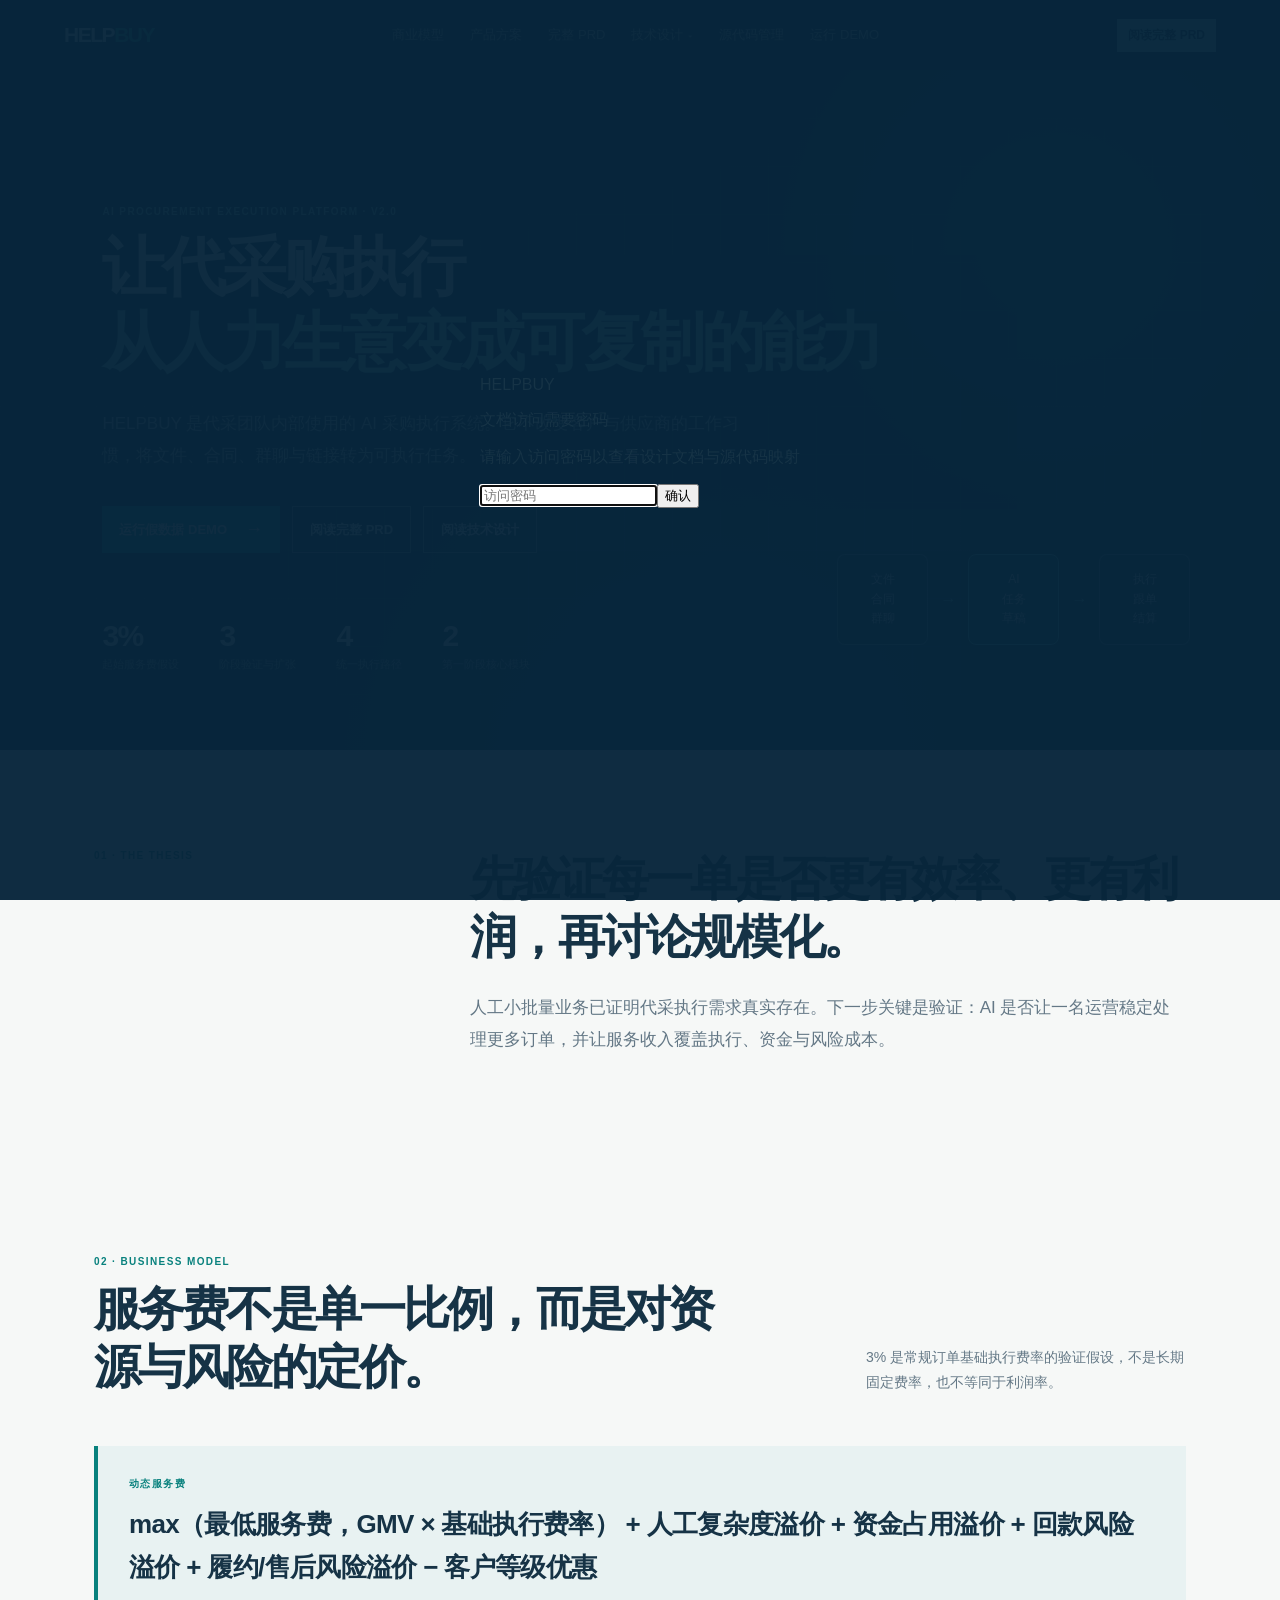
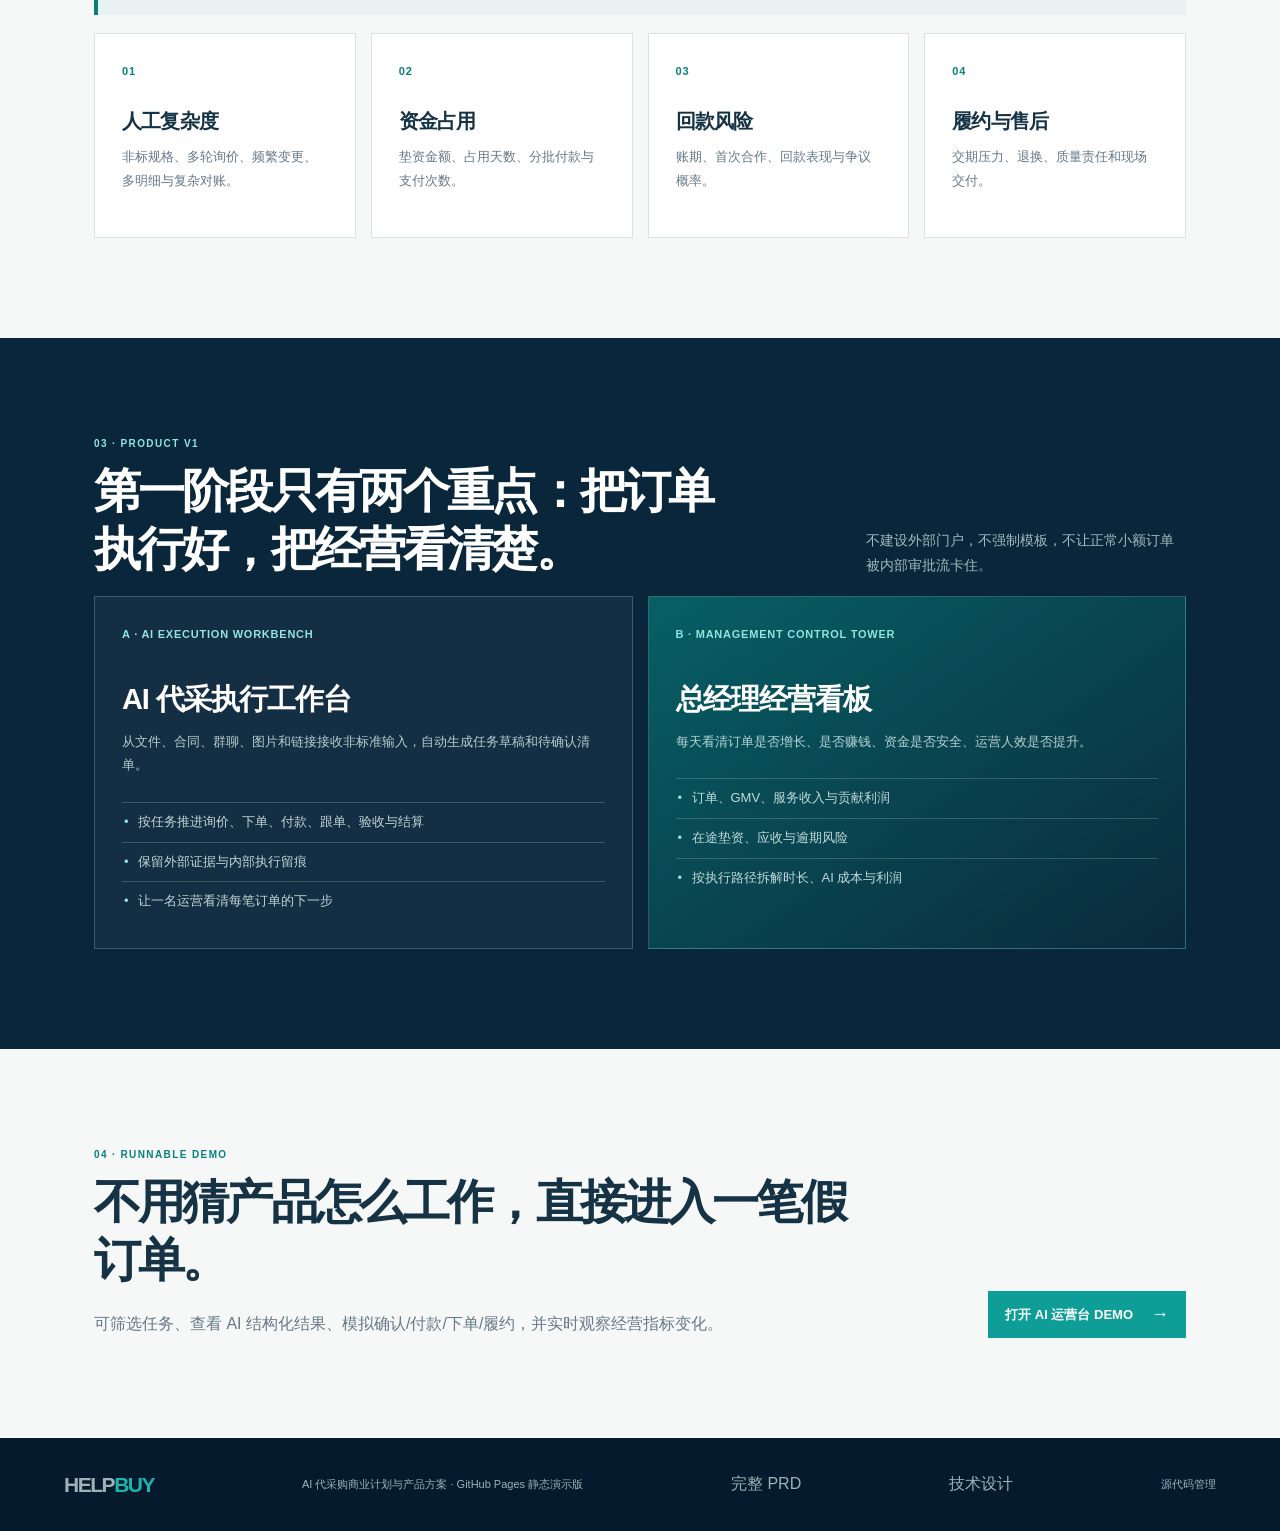
==== commit 34e26d25: "security(site): 文档页加密码门禁（HELPBUY2026@），校验通过才展示内容/GitHub 跳转" ====
--- a/docs/index.html
+++ b/docs/index.html
@@ -14,7 +14,6 @@
         <div class="has-dropdown">
           <a class="dropdown-toggle" href="design/">技术设计</a>
           <div class="dropdown-menu">
-            <a href="design/?doc=overview">总体设计</a>
             <a href="design/?doc=aggregate">采购需求聚合子系统设计</a>
             <a href="design/?doc=execution">下单执行子系统设计</a>
             <a href="design/?doc=ai">AI 方案设计</a>
@@ -50,5 +49,6 @@
       <section class="section demo-promo"><div><p class="eyebrow">04 · RUNNABLE DEMO</p><h2>不用猜产品怎么工作，直接进入一笔假订单。</h2><p>可筛选任务、查看 AI 结构化结果、模拟确认/付款/下单/履约，并实时观察经营指标变化。</p></div><a class="button primary" href="demo/">打开 AI 运营台 DEMO <span>→</span></a></section>
     </main>
     <footer><a class="brand" href="./">HELP<span>BUY</span></a><p>AI 代采购商业计划与产品方案 · GitHub Pages 静态演示版</p><a href="document/">完整 PRD</a><a href="design/">技术设计</a><a href="sourcecode/">源代码管理</a></footer>
+  <script src="assets/password-gate.js"></script>
   </body>
 </html>
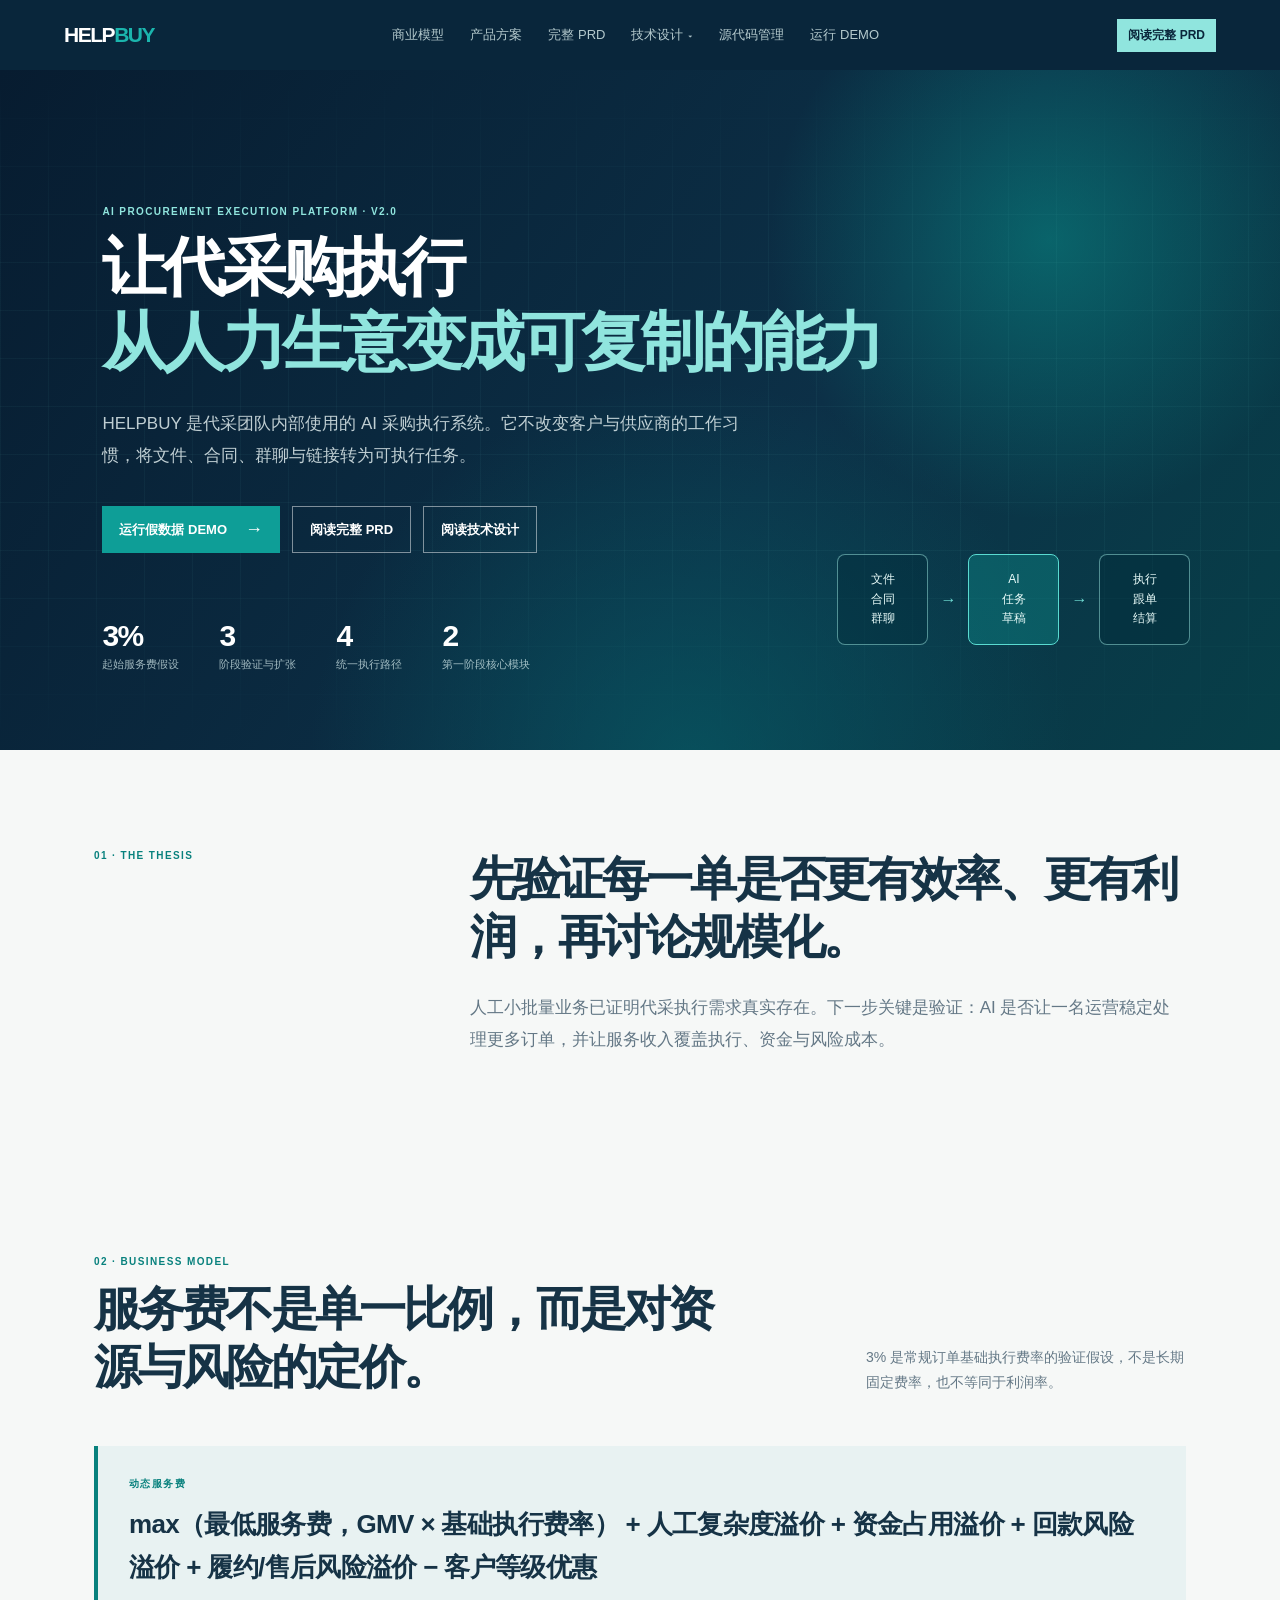
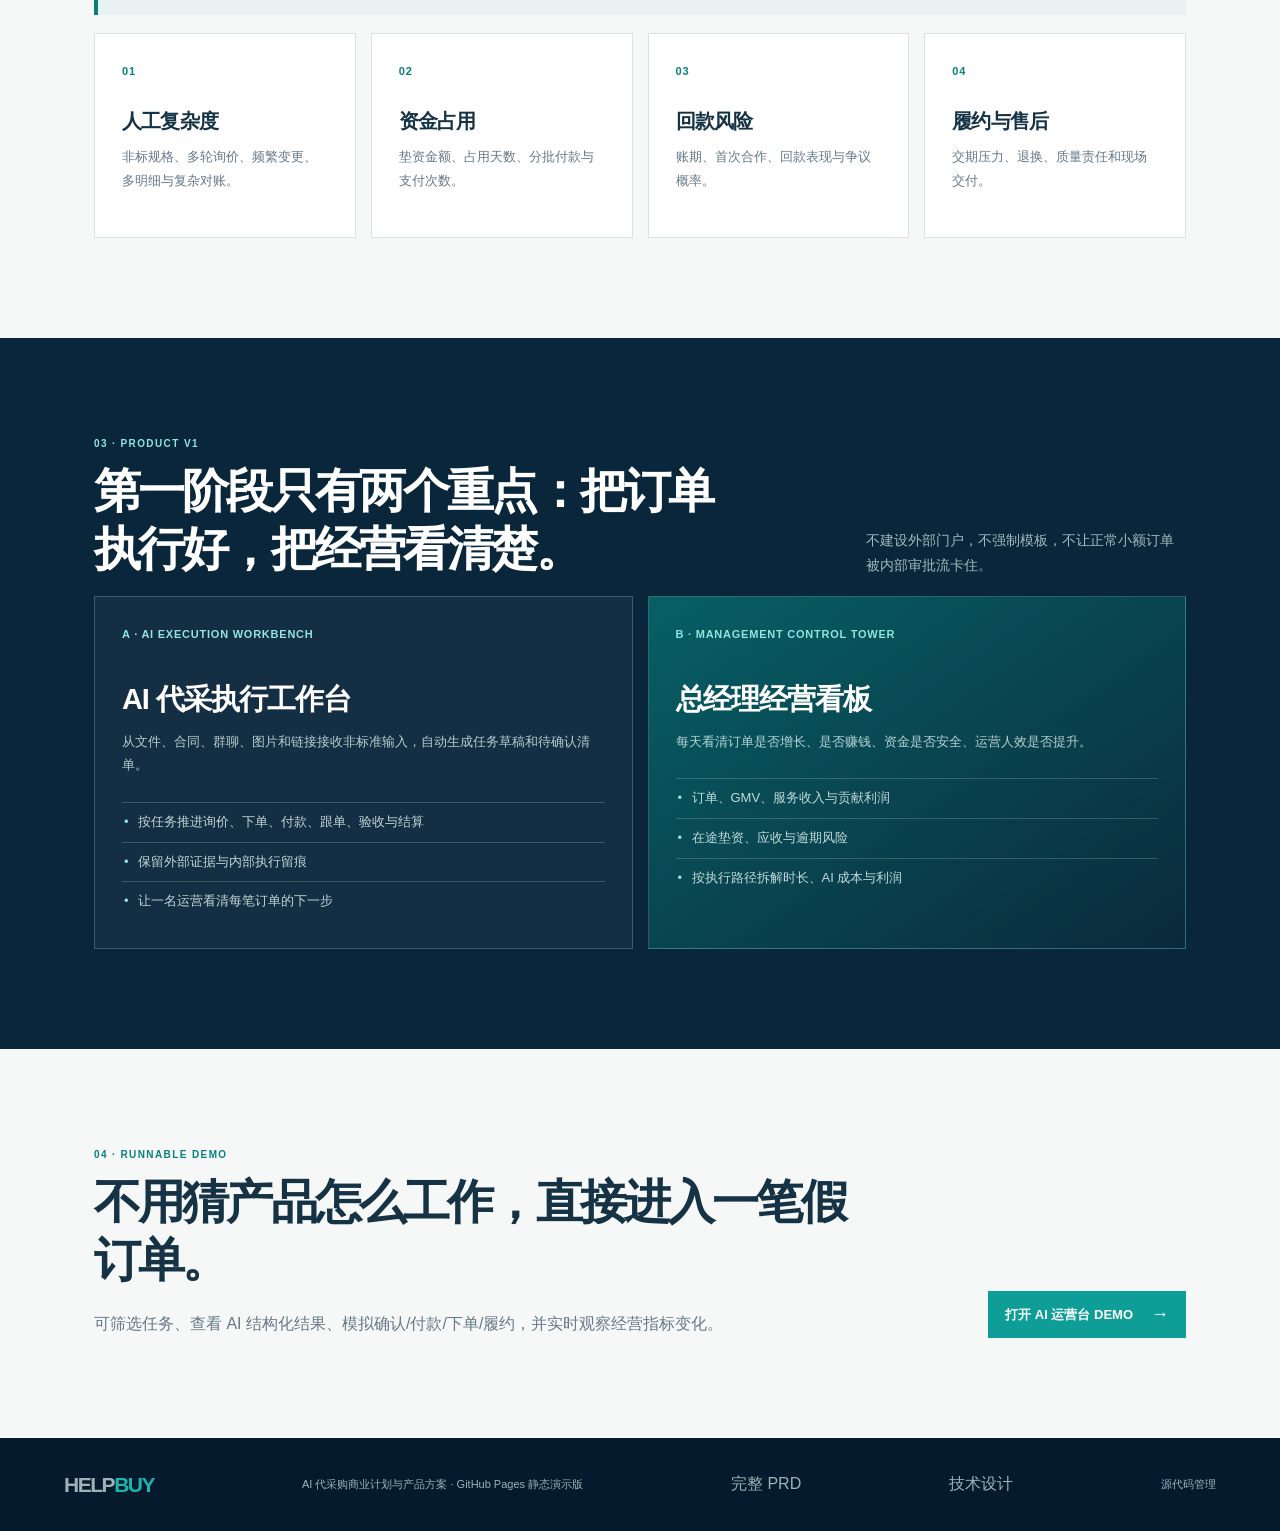
==== commit 0a3b00ec: "fix(site): 主页/demo 免密；门禁改为页面内半透明模态弹窗，配色对齐站点" ====
--- a/docs/index.html
+++ b/docs/index.html
@@ -49,6 +49,5 @@
       <section class="section demo-promo"><div><p class="eyebrow">04 · RUNNABLE DEMO</p><h2>不用猜产品怎么工作，直接进入一笔假订单。</h2><p>可筛选任务、查看 AI 结构化结果、模拟确认/付款/下单/履约，并实时观察经营指标变化。</p></div><a class="button primary" href="demo/">打开 AI 运营台 DEMO <span>→</span></a></section>
     </main>
     <footer><a class="brand" href="./">HELP<span>BUY</span></a><p>AI 代采购商业计划与产品方案 · GitHub Pages 静态演示版</p><a href="document/">完整 PRD</a><a href="design/">技术设计</a><a href="sourcecode/">源代码管理</a></footer>
-  <script src="assets/password-gate.js"></script>
   </body>
 </html>
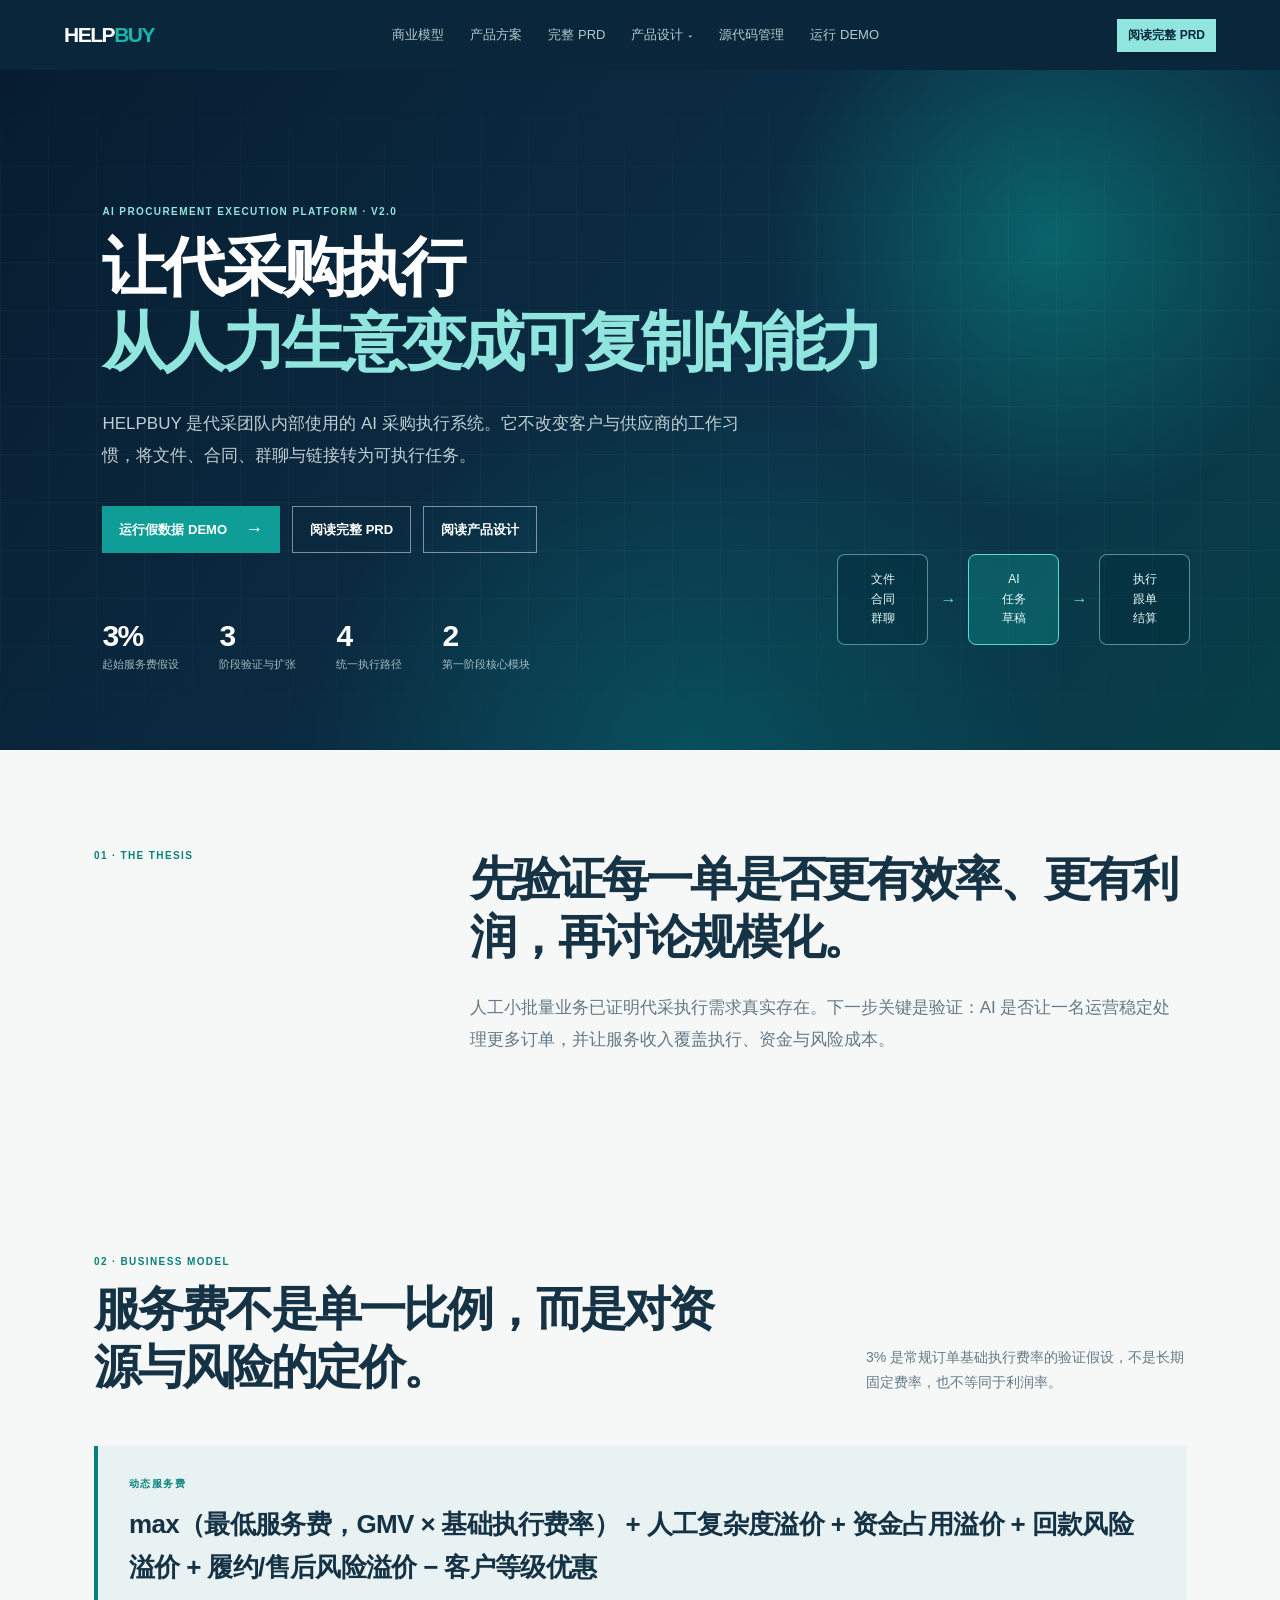
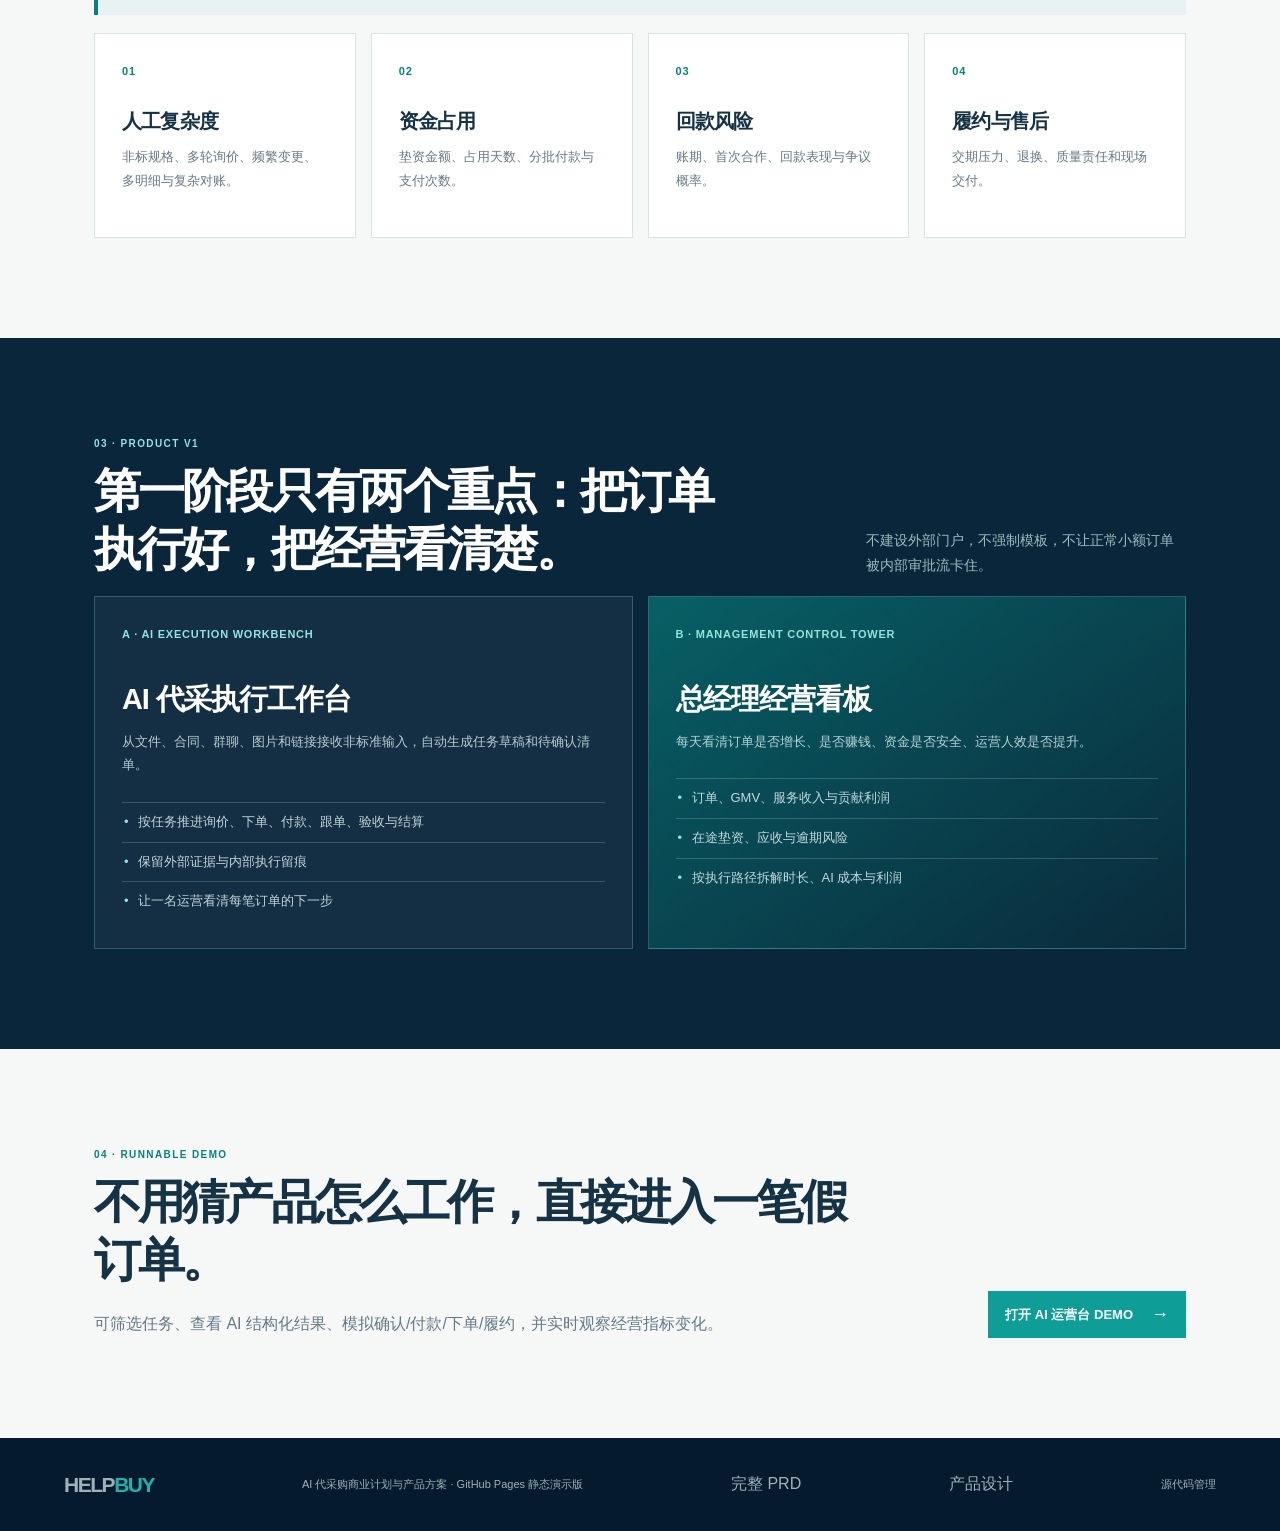
==== commit 7ab4a48c: "feat(site): 新增 #11 系统配置与AI监控管理台文档入口，菜单「技术设计」更名为「产品设计」" ====
--- a/docs/index.html
+++ b/docs/index.html
@@ -12,11 +12,13 @@
       <a class="brand" href="./">HELP<span>BUY</span></a>
       <nav><a href="#model">商业模型</a><a href="#product">产品方案</a><a href="document/">完整 PRD</a>
         <div class="has-dropdown">
-          <a class="dropdown-toggle" href="design/">技术设计</a>
+          <a class="dropdown-toggle" href="design/">产品设计</a>
           <div class="dropdown-menu">
+            <a href="design/?doc=overall">产品与技术总体设计</a>
             <a href="design/?doc=aggregate">采购需求聚合子系统设计</a>
             <a href="design/?doc=execution">下单执行子系统设计</a>
             <a href="design/?doc=ai">AI 方案设计</a>
+            <a href="design/?doc=admin">系统配置与AI监控管理台设计</a>
           </div>
         </div>
         <a href="sourcecode/">源代码管理</a><a href="demo/">运行 DEMO</a></nav>
@@ -30,7 +32,7 @@
           <p class="eyebrow light">AI PROCUREMENT EXECUTION PLATFORM · V2.0</p>
           <h1>让代采购执行<br><em>从人力生意变成可复制的能力</em></h1>
           <p class="lead">HELPBUY 是代采团队内部使用的 AI 采购执行系统。它不改变客户与供应商的工作习惯，将文件、合同、群聊与链接转为可执行任务。</p>
-          <div class="hero-actions"><a class="button primary" href="demo/">运行假数据 DEMO <span>→</span></a><a class="button ghost" href="document/">阅读完整 PRD</a><a class="button ghost" href="design/">阅读技术设计</a></div>
+          <div class="hero-actions"><a class="button primary" href="demo/">运行假数据 DEMO <span>→</span></a><a class="button ghost" href="document/">阅读完整 PRD</a><a class="button ghost" href="design/">阅读产品设计</a></div>
           <div class="headline-stats"><div><strong>3%</strong><span>起始服务费假设</span></div><div><strong>3</strong><span>阶段验证与扩张</span></div><div><strong>4</strong><span>统一执行路径</span></div><div><strong>2</strong><span>第一阶段核心模块</span></div></div>
         </div>
         <div class="flow-diagram" aria-hidden="true"><div>文件<br>合同<br>群聊</div><i>→</i><div class="accent">AI<br>任务<br>草稿</div><i>→</i><div>执行<br>跟单<br>结算</div></div>
@@ -48,6 +50,6 @@
 
       <section class="section demo-promo"><div><p class="eyebrow">04 · RUNNABLE DEMO</p><h2>不用猜产品怎么工作，直接进入一笔假订单。</h2><p>可筛选任务、查看 AI 结构化结果、模拟确认/付款/下单/履约，并实时观察经营指标变化。</p></div><a class="button primary" href="demo/">打开 AI 运营台 DEMO <span>→</span></a></section>
     </main>
-    <footer><a class="brand" href="./">HELP<span>BUY</span></a><p>AI 代采购商业计划与产品方案 · GitHub Pages 静态演示版</p><a href="document/">完整 PRD</a><a href="design/">技术设计</a><a href="sourcecode/">源代码管理</a></footer>
+    <footer><a class="brand" href="./">HELP<span>BUY</span></a><p>AI 代采购商业计划与产品方案 · GitHub Pages 静态演示版</p><a href="document/">完整 PRD</a><a href="design/">产品设计</a><a href="sourcecode/">源代码管理</a></footer>
   </body>
 </html>
--- a/docs/assets/site.css
+++ b/docs/assets/site.css
@@ -129,3 +129,12 @@
   .md-body .md-h2 { font-size:18px; }
   .md-anchor { display:none; }
 }
+
+/* ── 文档门禁：未解锁前隐藏全部受保护内容（纯 CSS，禁用 JS 也生效） ── */
+body.pw-protected { overflow:hidden !important; }
+body.pw-protected > *:not(#pw-gate):not(noscript) { display:none !important; }
+body.pw-protected > noscript {
+  display:block !important; max-width:420px; margin:16vh auto 0; padding:26px 24px;
+  color:var(--navy); font-size:14px; line-height:1.8; text-align:center;
+  background:#fff; border:1px solid var(--line); border-radius:14px;
+}
